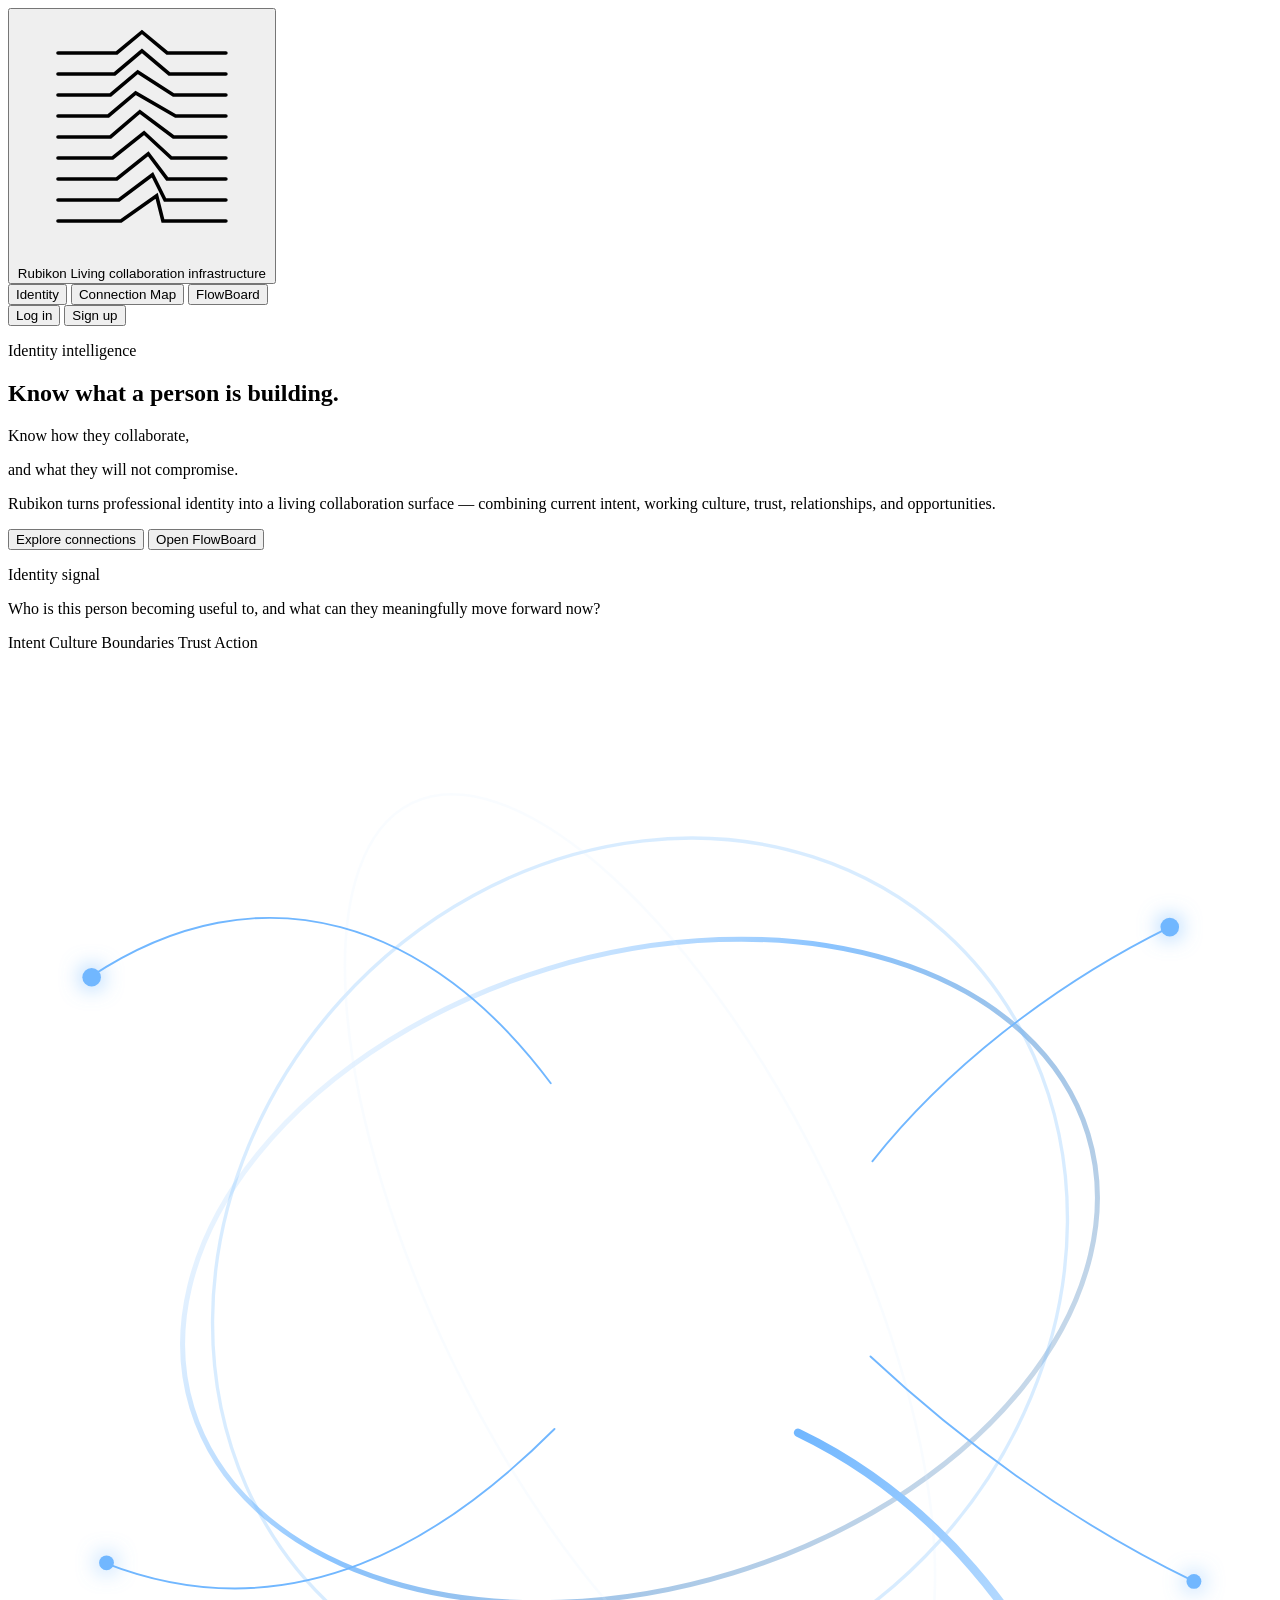
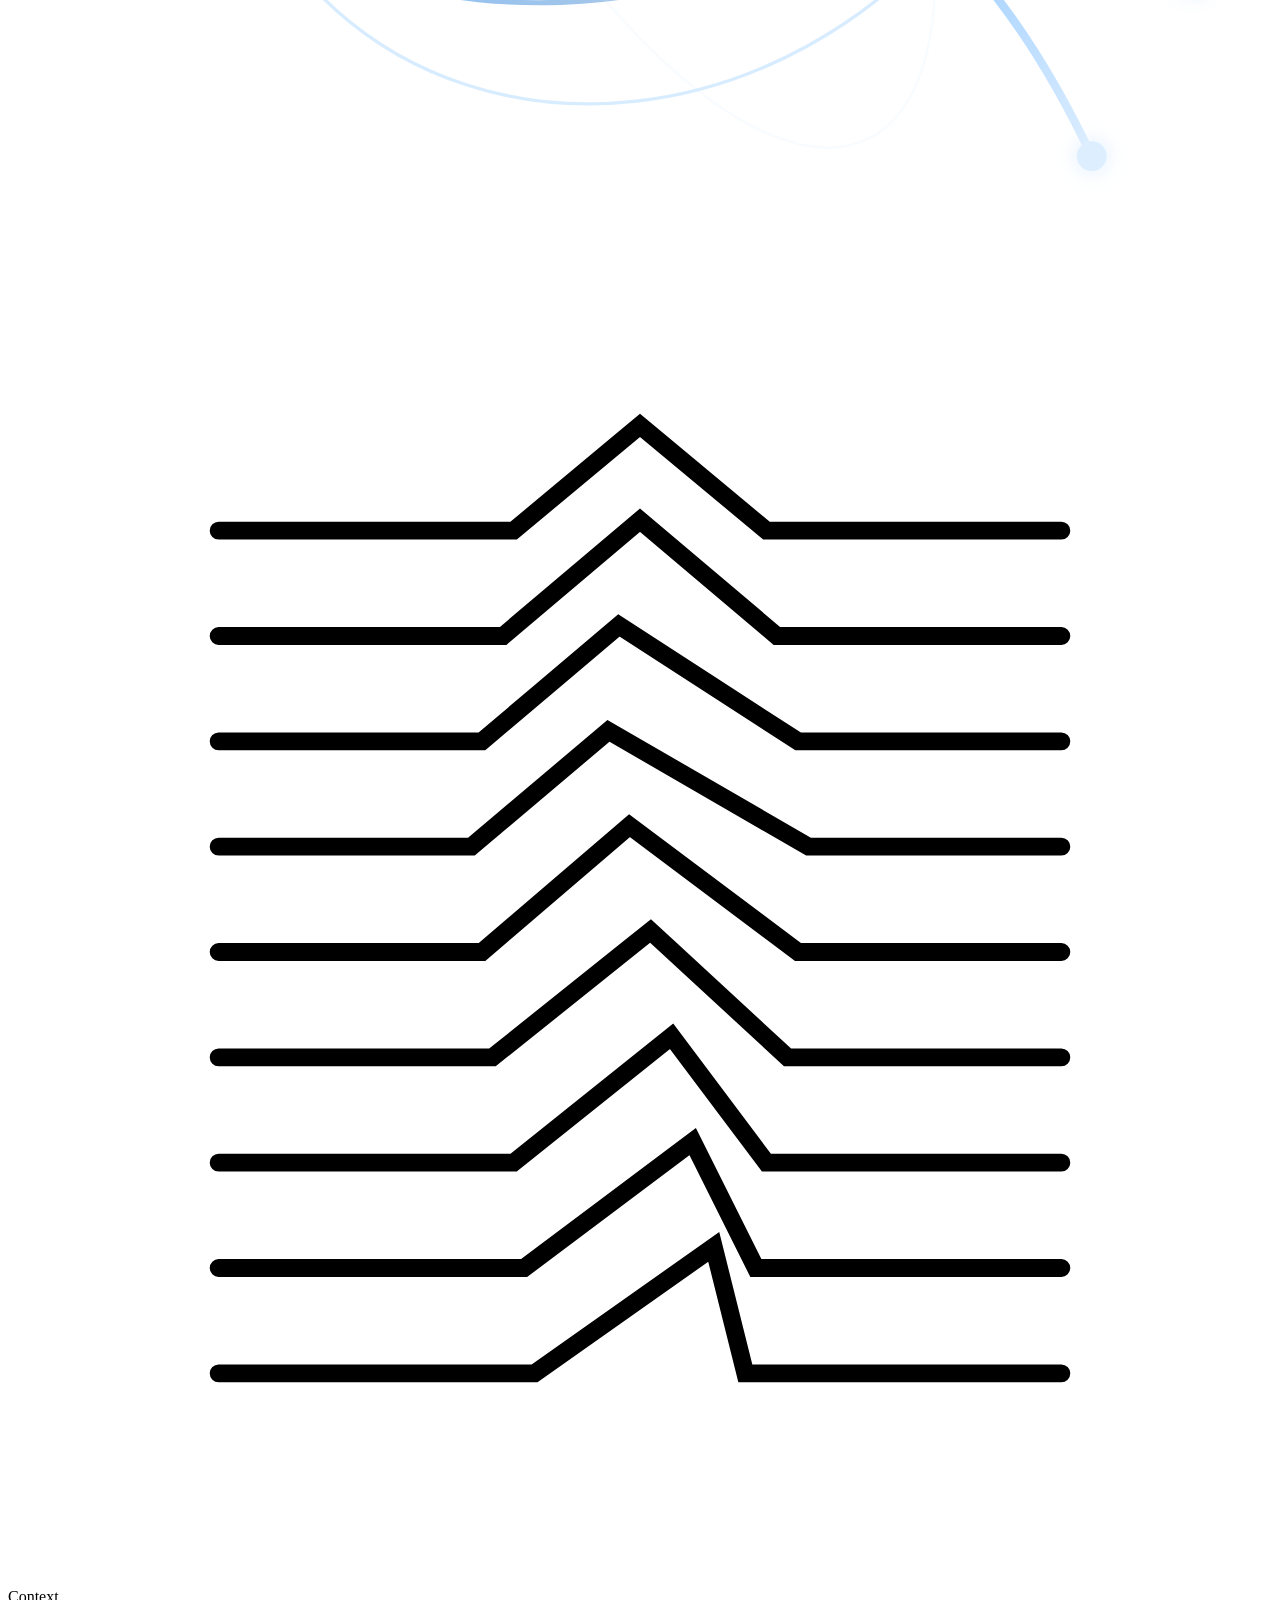
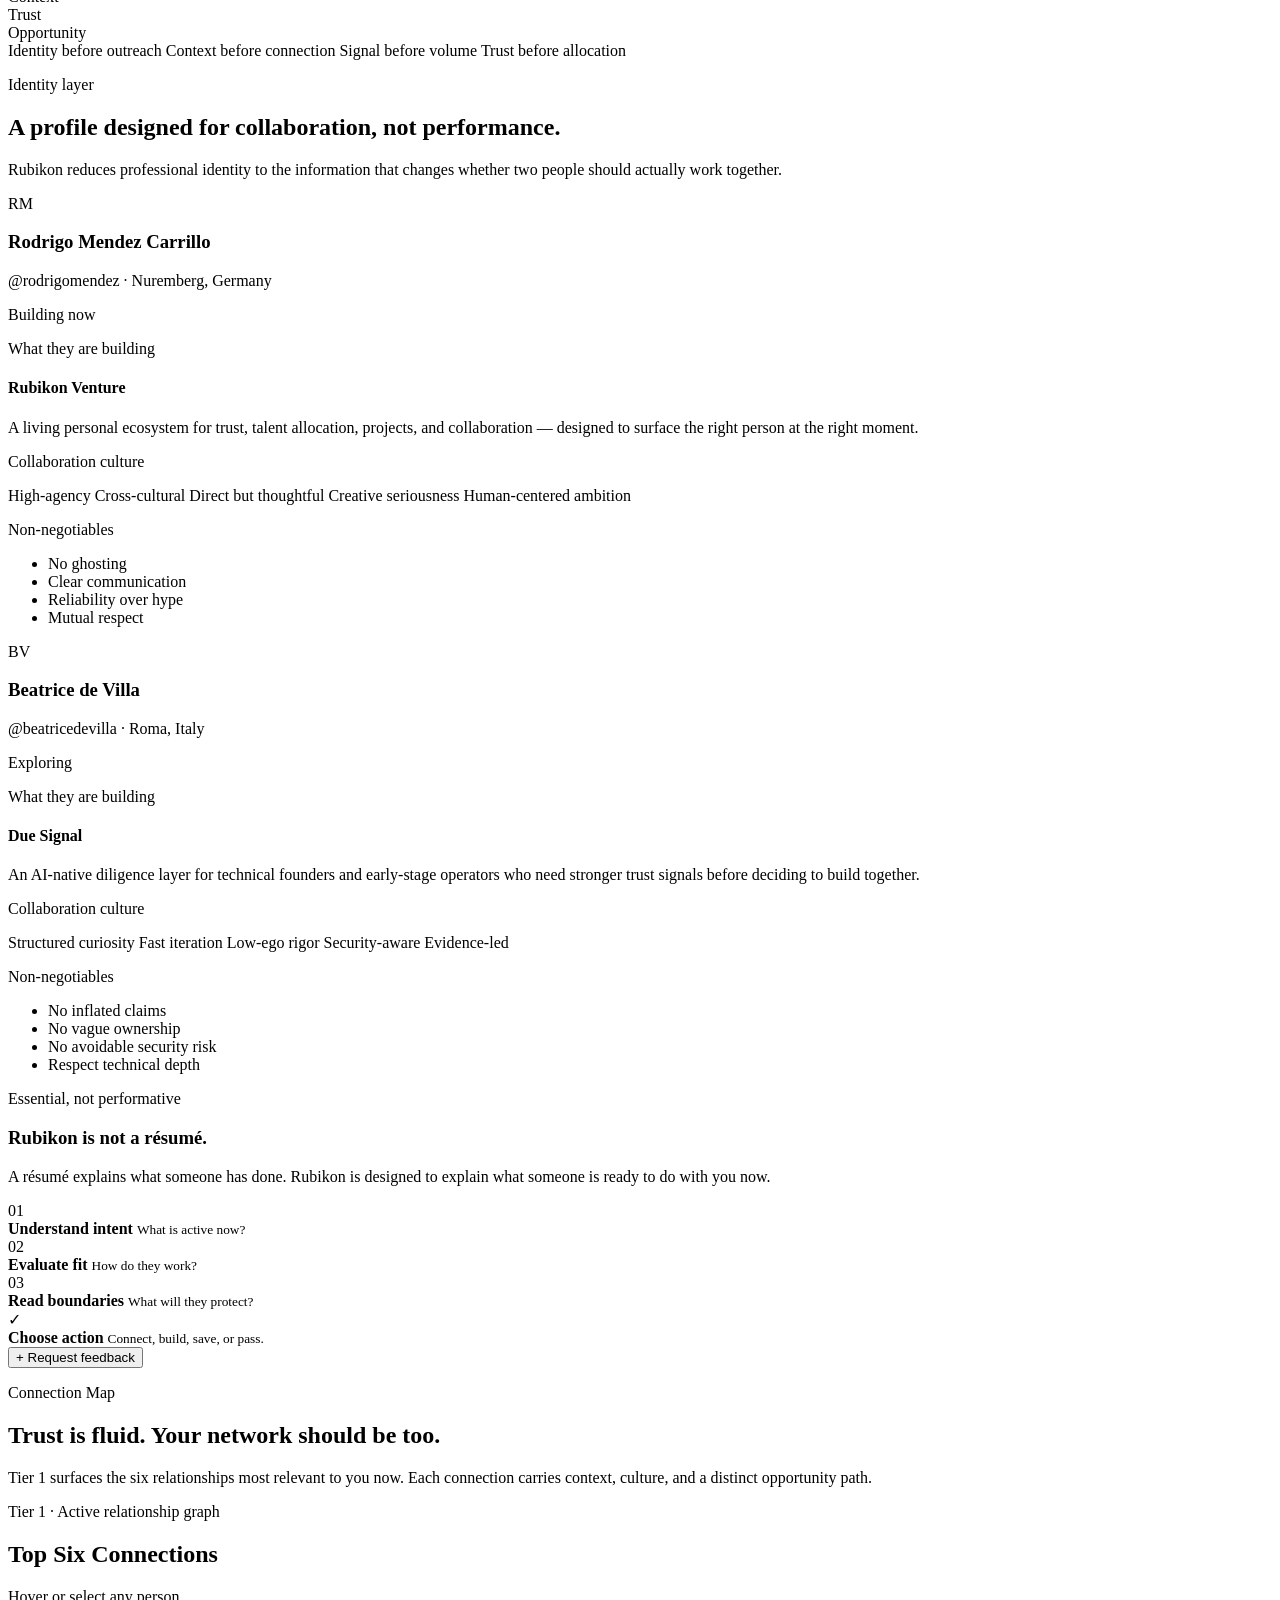
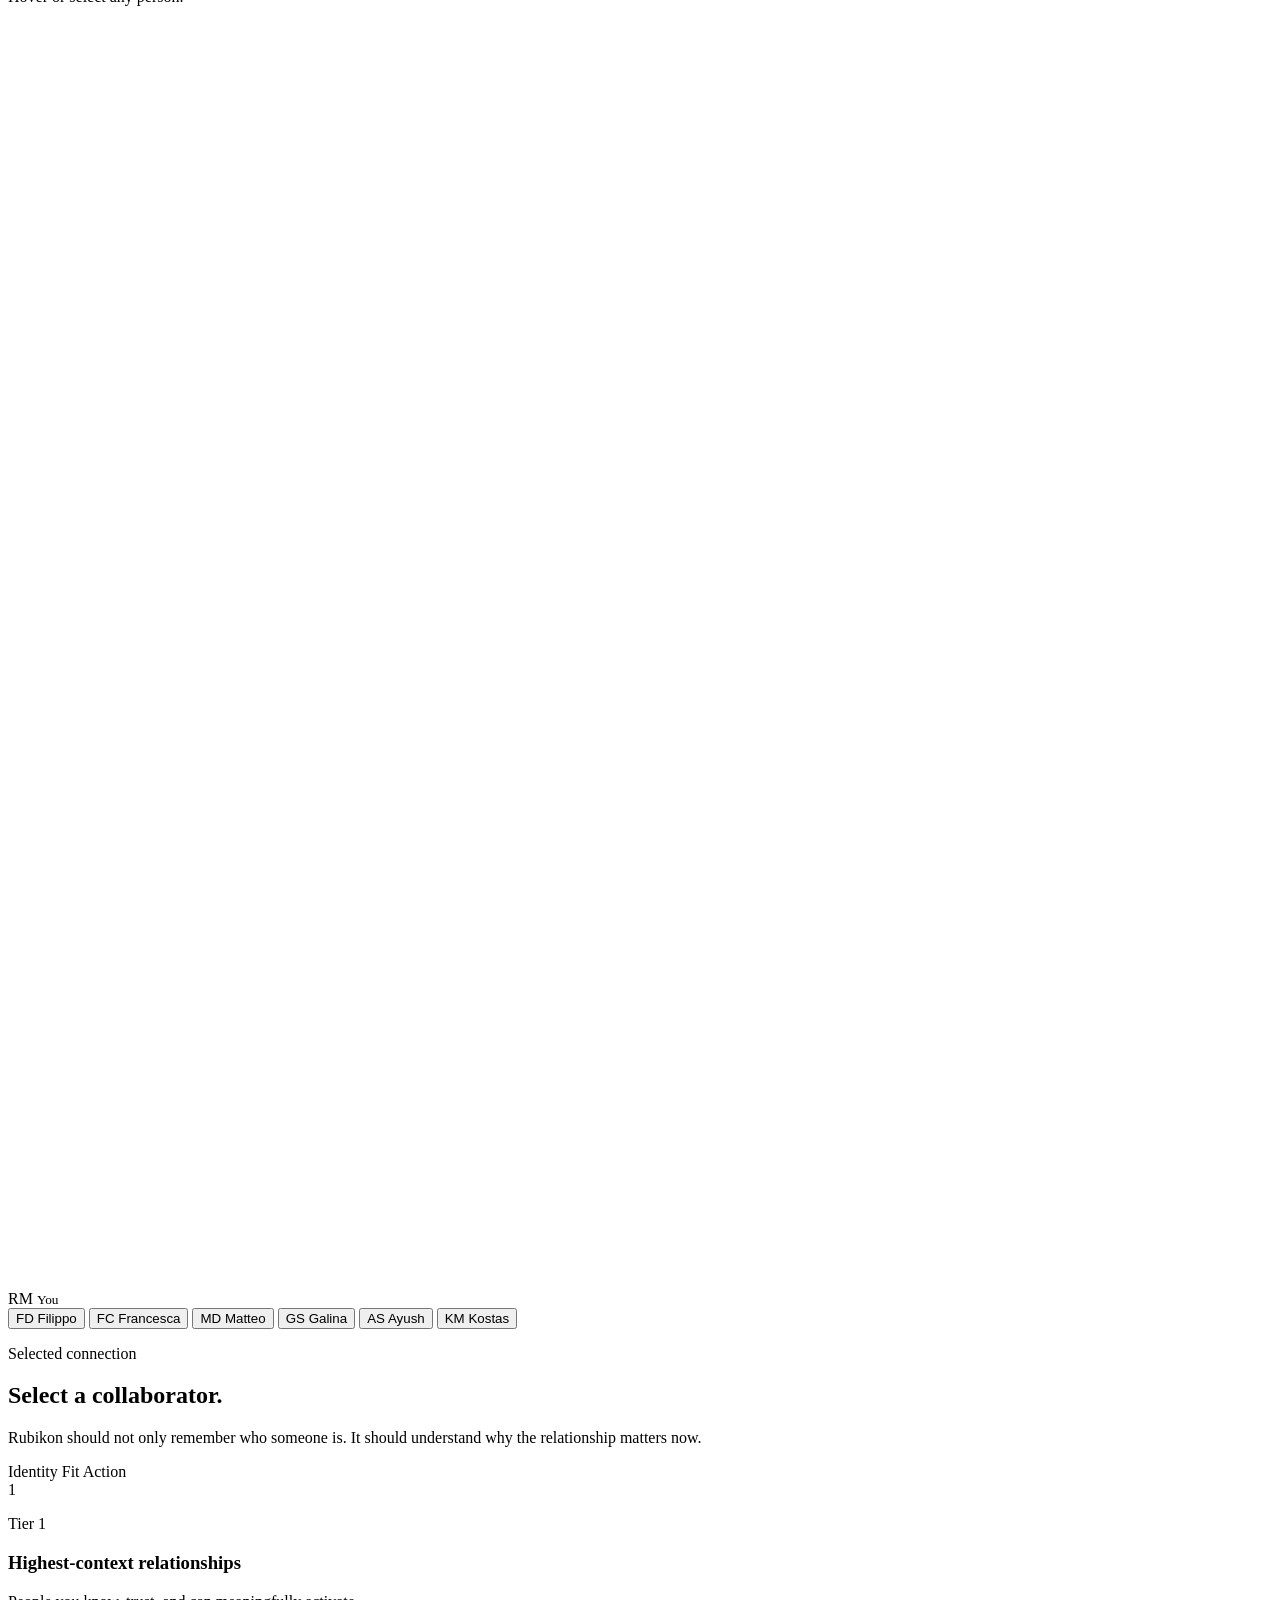
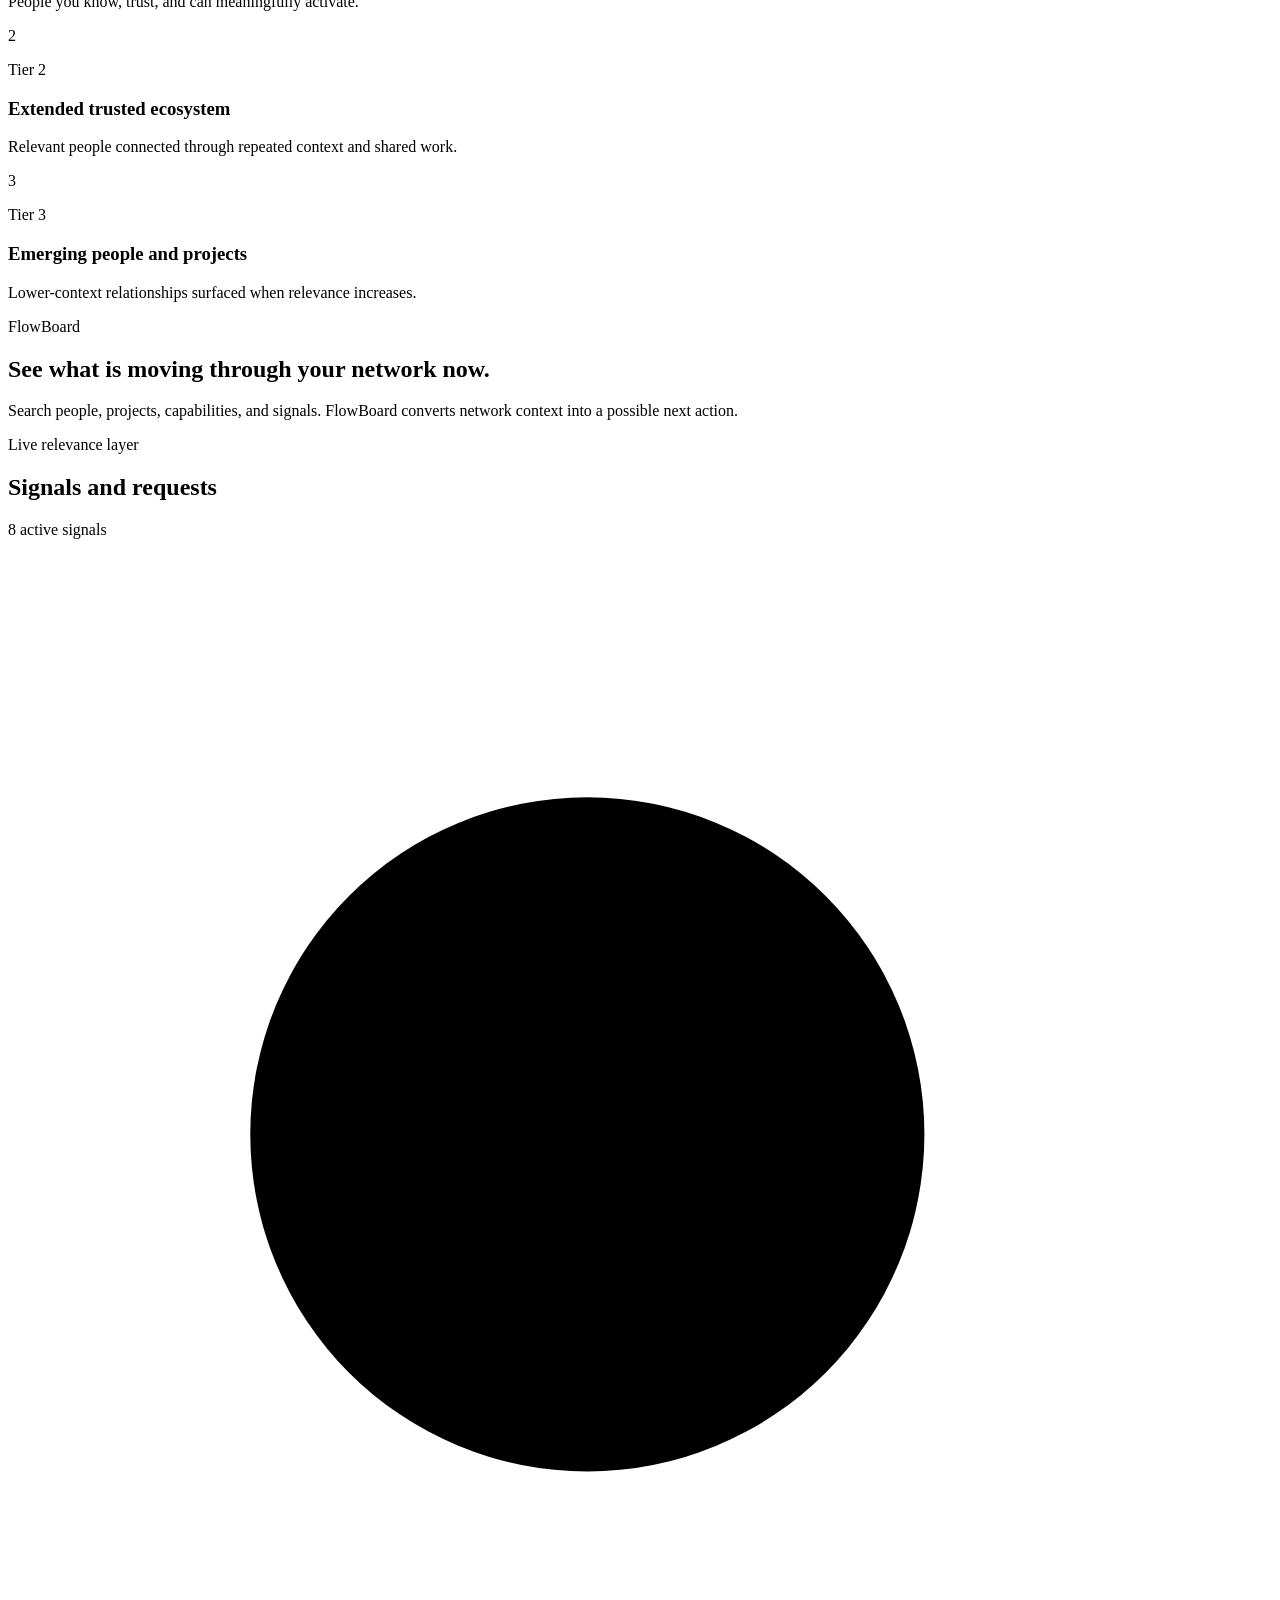
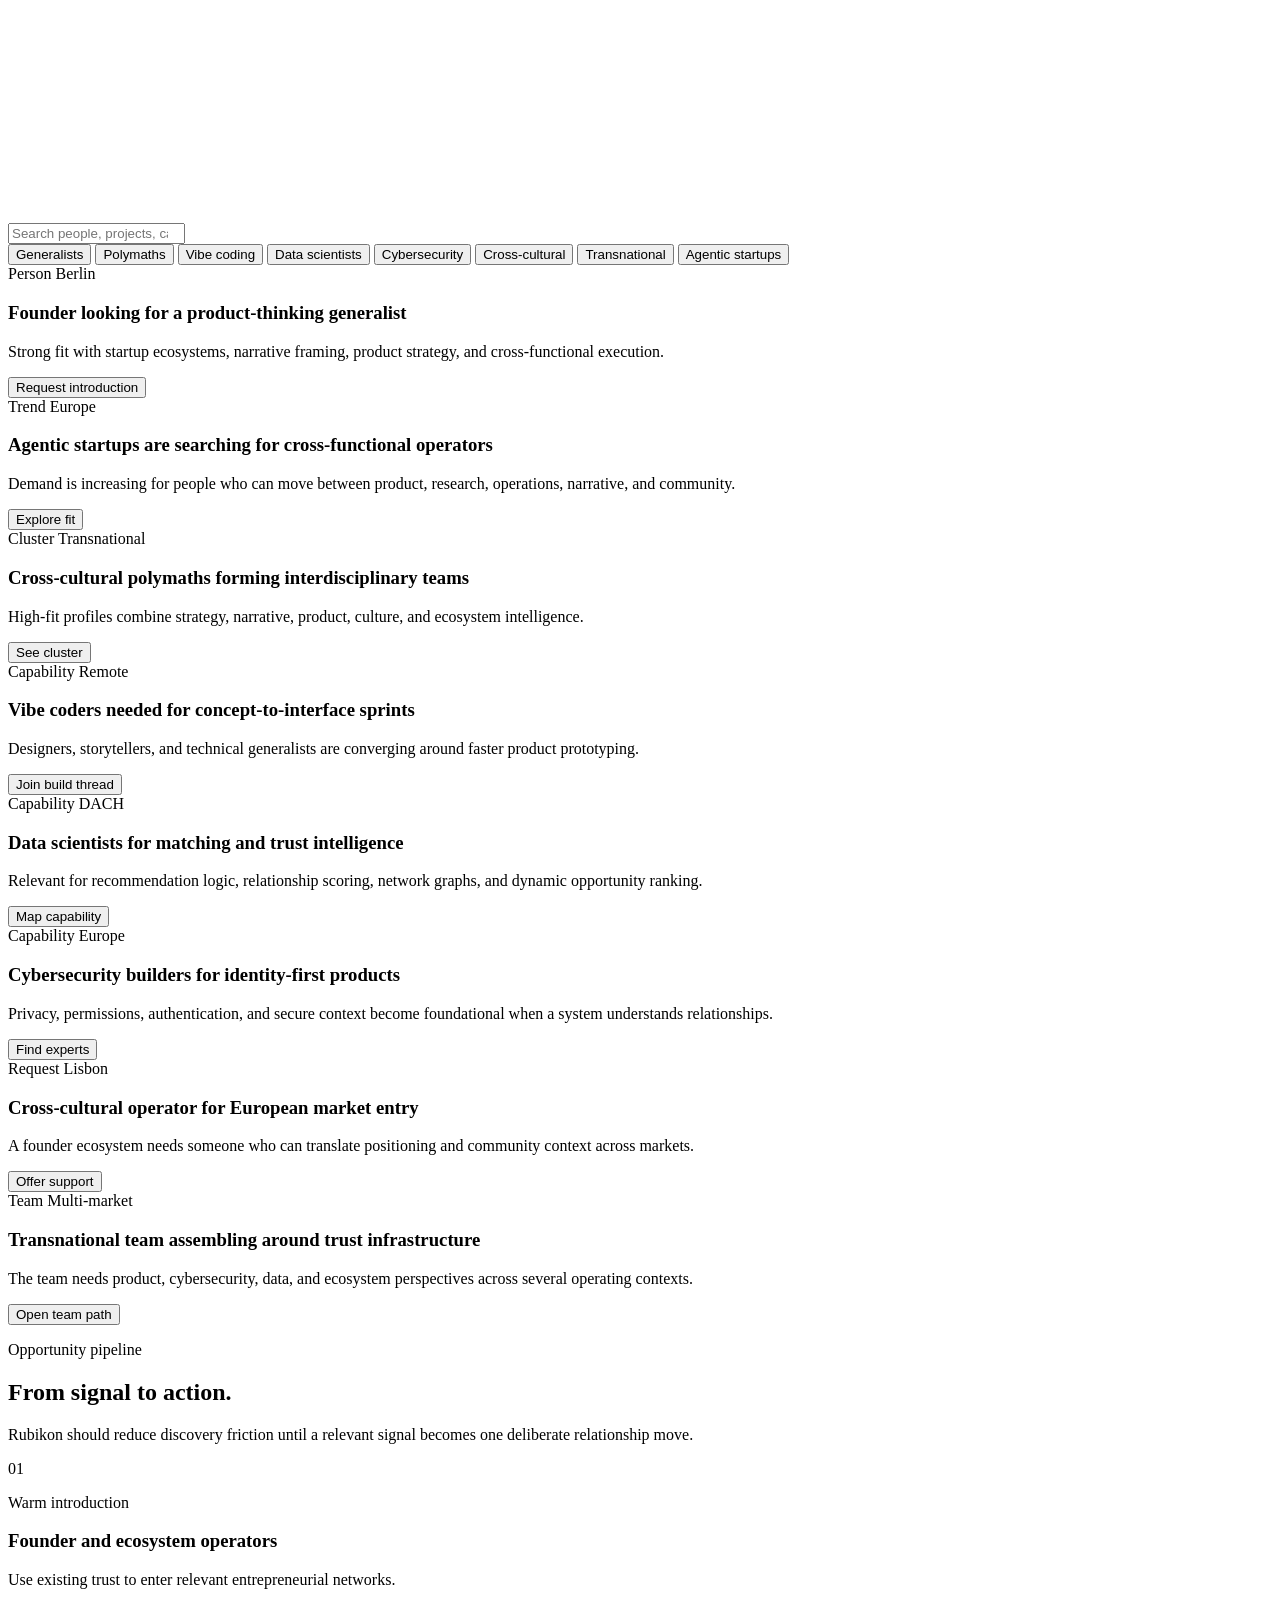
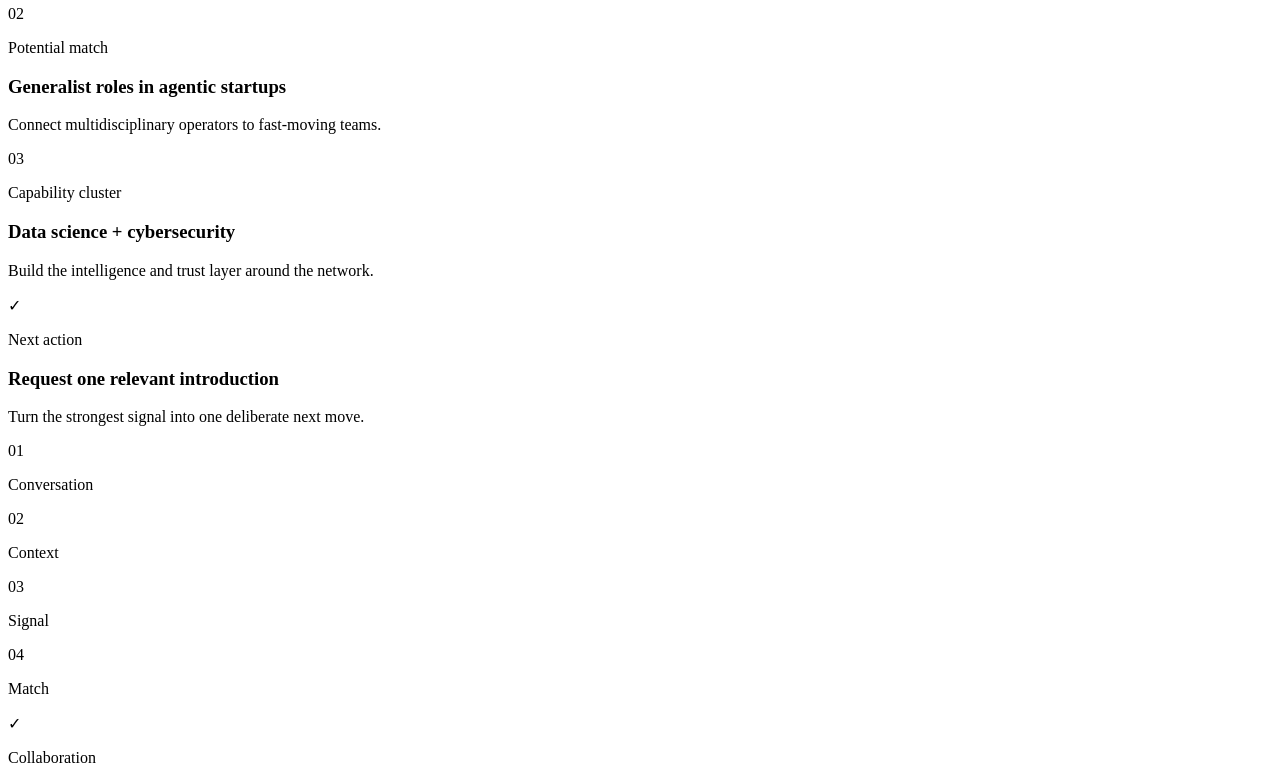
==== index.html @ 4b4ece5d "Update fmt.Println message from 'Hello' to 'Goodbye'" ====
<!DOCTYPE html>
<html lang="en">
<head>
  <meta charset="UTF-8" />
  <meta name="viewport" content="width=device-width, initial-scale=1.0" />

  <meta
    name="description"
    content="Rubikon Venture — living infrastructure for trust, talent, projects, and collaboration."
  />

  <title>Rubikon Venture</title>

  <link rel="preconnect" href="https://fonts.googleapis.com" />
  <link rel="preconnect" href="https://fonts.gstatic.com" crossorigin />

  <link
    href="https://fonts.googleapis.com/css2?family=Crimson+Pro:wght@500&family=Inter:wght@400;500;600;700;800&display=swap"
    rel="stylesheet"
  />

  <link rel="stylesheet" href="new-rubicon-style.css" />
</head>

<body>
  <div class="ambient-grid" aria-hidden="true"></div>

  <!-- =========================================================
       FIXED NAVIGATION
  ========================================================== -->
  <header class="site-nav">
    <div class="shell nav-inner">

      <button
        class="brand"
        type="button"
        data-view-link="identity"
        aria-label="Open Rubikon Identity"
      >
        <span class="brand-symbol" aria-hidden="true">
          <svg viewBox="0 0 120 120">
            <g
              fill="none"
              stroke="currentColor"
              stroke-width="1.7"
              stroke-linecap="round"
            >
              <path d="M20 20H48L60 10L72 20H100"/>
              <path d="M20 30H47L60 19L73 30H100"/>
              <path d="M20 40H45L58 29L75 40H100"/>
              <path d="M20 50H44L57 39L76 50H100"/>
              <path d="M20 60H45L59 48L75 60H100"/>
              <path d="M20 70H46L61 58L74 70H100"/>
              <path d="M20 80H48L63 68L72 80H100"/>
              <path d="M20 90H49L65 78L71 90H100"/>
              <path d="M20 100H50L67 88L70 100H100"/>
            </g>
          </svg>
        </span>

        <span class="brand-copy">
          <span class="brand-name">Rubikon</span>
          <span class="brand-subtitle">Living collaboration infrastructure</span>
        </span>
      </button>

      <nav class="primary-nav" aria-label="Primary navigation">
        <button
          class="nav-link active"
          type="button"
          data-view="identity"
        >
          Identity
        </button>

        <button
          class="nav-link"
          type="button"
          data-view="network"
        >
          Connection Map
        </button>

        <button
          class="nav-link"
          type="button"
          data-view="flowboard"
        >
          FlowBoard
        </button>
      </nav>

      <div class="auth-actions">
        <button
          class="auth-button auth-login"
          type="button"
        >
          Log in
        </button>

        <button
          class="auth-button auth-signup"
          type="button"
        >
          Sign up
        </button>
      </div>

    </div>
  </header>


  <!-- =========================================================
       MAIN APPLICATION
  ========================================================== -->
  <main class="app-shell shell">

    <!-- =======================================================
         IDENTITY VIEW
    ======================================================== -->
    <section
      id="identity-view"
      class="view active"
      aria-labelledby="identity-title"
    >

      <!-- HERO -->
      <div class="identity-hero">

        <div class="hero-copy">

          <p class="eyebrow">
            Identity intelligence
          </p>

          <h1 id="identity-title">
            Know what a person is
            <span class="accent">building</span>.
          </h1>

          <div class="hero-secondary">
            <p>
              Know how they
              <span class="accent">collaborate</span>,
            </p>

            <p>
              and what they will not
              <span class="accent">compromise</span>.
            </p>
          </div>

          <p class="hero-lead">
            Rubikon turns professional identity into a living collaboration
            surface — combining current intent, working culture, trust,
            relationships, and opportunities.
          </p>

          <div class="hero-actions">
            <button
              class="button primary-button"
              type="button"
              data-view-link="network"
            >
              Explore connections
            </button>

            <button
              class="button secondary-button"
              type="button"
              data-view-link="flowboard"
            >
              Open FlowBoard
            </button>
          </div>

          <div class="identity-signal-box">

            <p class="kicker">
              Identity signal
            </p>

            <p class="signal-question">
              Who is this person becoming useful to, and what can they
              meaningfully move forward now?
            </p>

            <div class="signal-steps">
              <span>Intent</span>
              <span>Culture</span>
              <span>Boundaries</span>
              <span>Trust</span>
              <span class="verified-step">Action</span>
            </div>

          </div>

        </div>


        <!-- HERO VISUAL -->
        <div
          class="hero-art"
          aria-label="Living Rubikon identity intelligence system"
        >

          <div class="intelligence-stage">

            <div class="stage-glow"></div>

            <svg
              class="intelligence-orbits"
              viewBox="0 0 680 680"
              aria-hidden="true"
            >

              <defs>

                <linearGradient
                  id="orbitGradient"
                  x1="0%"
                  y1="0%"
                  x2="100%"
                  y2="100%"
                >
                  <stop
                    offset="0%"
                    stop-color="#DDEEFF"
                    stop-opacity=".08"
                  />
                  <stop
                    offset="44%"
                    stop-color="#71B7FF"
                    stop-opacity=".82"
                  />
                  <stop
                    offset="100%"
                    stop-color="#235F98"
                    stop-opacity=".10"
                  />
                </linearGradient>

                <linearGradient
                  id="decisionGradient"
                  x1="0%"
                  y1="0%"
                  x2="100%"
                  y2="100%"
                >
                  <stop
                    offset="0%"
                    stop-color="#71B7FF"
                  />
                  <stop
                    offset="100%"
                    stop-color="#DDEEFF"
                  />
                </linearGradient>

                <filter
                  id="rubikonGlow"
                  x="-100%"
                  y="-100%"
                  width="300%"
                  height="300%"
                >
                  <feGaussianBlur
                    stdDeviation="6"
                    result="blur"
                  />

                  <feMerge>
                    <feMergeNode in="blur"/>
                    <feMergeNode in="SourceGraphic"/>
                  </feMerge>
                </filter>

              </defs>


              <!-- ORBITS -->
              <g
                class="orbit-system"
                fill="none"
                stroke-linecap="round"
              >
                <ellipse
                  cx="340"
                  cy="333"
                  rx="252"
                  ry="170"
                  transform="rotate(-17 340 333)"
                  stroke="url(#orbitGradient)"
                  stroke-width="2.7"
                />

                <ellipse
                  cx="340"
                  cy="333"
                  rx="217"
                  ry="245"
                  transform="rotate(42 340 333)"
                  stroke="#71B7FF"
                  stroke-opacity=".27"
                  stroke-width="1.8"
                />

                <ellipse
                  cx="340"
                  cy="333"
                  rx="280"
                  ry="112"
                  transform="rotate(64 340 333)"
                  stroke="#DDEEFF"
                  stroke-opacity=".17"
                  stroke-width="1.4"
                />
              </g>


              <!-- INCOMING SIGNALS -->
              <g
                class="incoming-signals"
                fill="none"
                stroke="#71B7FF"
                stroke-linecap="round"
              >
                <path
                  d="M44 175 C137 113 228 146 292 232"
                />

                <path
                  d="M52 490 C154 530 236 476 294 418"
                />

                <path
                  d="M625 148 C560 180 503 226 465 274"
                />

                <path
                  d="M638 500 C568 466 509 421 464 379"
                />
              </g>


              <!-- SIGNAL NODES -->
              <g
                class="signal-nodes"
                fill="#71B7FF"
                filter="url(#rubikonGlow)"
              >
                <circle cx="45" cy="175" r="5"/>
                <circle cx="53" cy="490" r="4"/>
                <circle cx="625" cy="148" r="5"/>
                <circle cx="638" cy="500" r="4"/>
              </g>


              <!-- DECISION PATH -->
              <path
                class="decision-path"
                d="M425 420 C500 456 548 520 583 594"
                fill="none"
                stroke="url(#decisionGradient)"
                stroke-width="4.5"
                stroke-linecap="round"
              />

              <circle
                class="decision-node"
                cx="583"
                cy="594"
                r="8"
                fill="#DDEEFF"
                filter="url(#rubikonGlow)"
              />

            </svg>


            <!-- CENTRAL CORE -->
            <div class="intelligence-core">

              <svg
                viewBox="0 0 120 120"
                aria-hidden="true"
              >
                <g
                  fill="none"
                  stroke="currentColor"
                  stroke-width="1.7"
                  stroke-linecap="round"
                >
                  <path d="M20 20H48L60 10L72 20H100"/>
                  <path d="M20 30H47L60 19L73 30H100"/>
                  <path d="M20 40H45L58 29L75 40H100"/>
                  <path d="M20 50H44L57 39L76 50H100"/>
                  <path d="M20 60H45L59 48L75 60H100"/>
                  <path d="M20 70H46L61 58L74 70H100"/>
                  <path d="M20 80H48L63 68L72 80H100"/>
                  <path d="M20 90H49L65 78L71 90H100"/>
                  <path d="M20 100H50L67 88L70 100H100"/>
                </g>
              </svg>

            </div>


            <!-- SYSTEM LABELS -->
            <div class="orbit-label orbit-label-one">
              <i></i>
              Context
            </div>

            <div class="orbit-label orbit-label-two">
              <i></i>
              Trust
            </div>

            <div class="orbit-label orbit-label-three">
              <i></i>
              Opportunity
            </div>

          </div>

        </div>

      </div>


      <!-- PRINCIPLES STRIP -->
      <div class="principle-strip">
        <span>Identity before outreach</span>
        <span>Context before connection</span>
        <span>Signal before volume</span>
        <span>Trust before allocation</span>
      </div>


      <!-- PROFILE SYSTEM -->
      <div class="section-head">

        <p class="kicker">
          Identity layer
        </p>

        <h2>
          A profile designed for collaboration,
          not performance.
        </h2>

        <p>
          Rubikon reduces professional identity to the information that
          changes whether two people should actually work together.
        </p>

      </div>


      <div class="identity-layout">

        <div class="profile-stack">

          <!-- RODRIGO -->
          <article class="profile-card">

            <header class="profile-header">

              <div class="profile-avatar">
                RM
              </div>

              <div class="profile-heading">
                <h3>
                  Rodrigo Mendez Carrillo
                </h3>

                <p>
                  @rodrigomendez · Nuremberg, Germany
                </p>
              </div>

              <span class="profile-state">
                Building now
              </span>

            </header>


            <div class="profile-section profile-feature">

              <p class="section-label">
                What they are building
              </p>

              <h4>
                Rubikon Venture
              </h4>

              <p>
                A living personal ecosystem for trust, talent allocation,
                projects, and collaboration — designed to surface the right
                person at the right moment.
              </p>

            </div>


            <div class="profile-section">

              <p class="section-label">
                Collaboration culture
              </p>

              <div class="chips">
                <span>High-agency</span>
                <span>Cross-cultural</span>
                <span>Direct but thoughtful</span>
                <span>Creative seriousness</span>
                <span>Human-centered ambition</span>
              </div>

            </div>


            <div class="profile-section">

              <p class="section-label">
                Non-negotiables
              </p>

              <ul class="boundary-list">
                <li>No ghosting</li>
                <li>Clear communication</li>
                <li>Reliability over hype</li>
                <li>Mutual respect</li>
              </ul>

            </div>

          </article>


          <!-- BEATRICE -->
          <article class="profile-card">

            <header class="profile-header">

              <div class="profile-avatar secondary-avatar">
                BV
              </div>

              <div class="profile-heading">
                <h3>
                  Beatrice de Villa
                </h3>

                <p>
                  @beatricedevilla · Roma, Italy
                </p>
              </div>

              <span class="profile-state">
                Exploring
              </span>

            </header>


            <div class="profile-section profile-feature">

              <p class="section-label">
                What they are building
              </p>

              <h4>
                Due Signal
              </h4>

              <p>
                An AI-native diligence layer for technical founders and
                early-stage operators who need stronger trust signals before
                deciding to build together.
              </p>

            </div>


            <div class="profile-section">

              <p class="section-label">
                Collaboration culture
              </p>

              <div class="chips">
                <span>Structured curiosity</span>
                <span>Fast iteration</span>
                <span>Low-ego rigor</span>
                <span>Security-aware</span>
                <span>Evidence-led</span>
              </div>

            </div>


            <div class="profile-section">

              <p class="section-label">
                Non-negotiables
              </p>

              <ul class="boundary-list">
                <li>No inflated claims</li>
                <li>No vague ownership</li>
                <li>No avoidable security risk</li>
                <li>Respect technical depth</li>
              </ul>

            </div>

          </article>

        </div>


        <!-- SIDE PRINCIPLE PANEL -->
        <aside class="identity-side-panel">

          <p class="kicker">
            Essential, not performative
          </p>

          <h3>
            Rubikon is not a résumé.
          </h3>

          <p class="support-copy">
            A résumé explains what someone has done.
            Rubikon is designed to explain what someone is ready to do
            with you now.
          </p>

          <div class="identity-flow">

            <div class="identity-flow-item">
              <span>01</span>

              <div>
                <strong>Understand intent</strong>
                <small>What is active now?</small>
              </div>
            </div>

            <div class="identity-flow-item">
              <span>02</span>

              <div>
                <strong>Evaluate fit</strong>
                <small>How do they work?</small>
              </div>
            </div>

            <div class="identity-flow-item">
              <span>03</span>

              <div>
                <strong>Read boundaries</strong>
                <small>What will they protect?</small>
              </div>
            </div>

            <div class="identity-flow-item final-flow-item">
              <span>✓</span>

              <div>
                <strong>Choose action</strong>
                <small>Connect, build, save, or pass.</small>
              </div>
            </div>

          </div>

        </aside>

      </div>


      <button
        class="feedback-button visible"
        id="feedback-button"
        type="button"
      >
        <span>+</span>
        Request feedback
      </button>

    </section>



    <!-- =======================================================
         CONNECTION MAP VIEW
    ======================================================== -->
    <section
      id="network-view"
      class="view"
      aria-labelledby="network-title"
    >

      <div class="view-head">

        <p class="eyebrow">
          Connection Map
        </p>

        <h1 id="network-title">
          Trust is fluid.
          Your network should be too.
        </h1>

        <p>
          Tier 1 surfaces the six relationships most relevant to you now.
          Each connection carries context, culture, and a distinct
          opportunity path.
        </p>

      </div>


      <div class="network-layout">

        <!-- NETWORK -->
        <article class="network-card">

          <header class="card-head">

            <div>
              <p class="kicker">
                Tier 1 · Active relationship graph
              </p>

              <h2>
                Top Six Connections
              </h2>
            </div>

            <p class="card-meta">
              Hover or select any person.
            </p>

          </header>


          <div
            class="network-stage"
            id="network-stage"
          >

            <svg
              class="network-lines"
              viewBox="0 0 600 600"
              preserveAspectRatio="none"
              aria-hidden="true"
            >

              <!-- CENTER TO PERSON -->
              <line
                id="line-center-1"
                x1="300"
                y1="300"
                x2="300"
                y2="95"
              />

              <line
                id="line-center-2"
                x1="300"
                y1="300"
                x2="478"
                y2="195"
              />

              <line
                id="line-center-3"
                x1="300"
                y1="300"
                x2="478"
                y2="405"
              />

              <line
                id="line-center-4"
                x1="300"
                y1="300"
                x2="300"
                y2="505"
              />

              <line
                id="line-center-5"
                x1="300"
                y1="300"
                x2="122"
                y2="405"
              />

              <line
                id="line-center-6"
                x1="300"
                y1="300"
                x2="122"
                y2="195"
              />


              <!-- RELATIONSHIP RING -->
              <line
                class="secondary-connection"
                x1="300"
                y1="95"
                x2="478"
                y2="195"
              />

              <line
                class="secondary-connection"
                x1="478"
                y1="195"
                x2="478"
                y2="405"
              />

              <line
                class="secondary-connection"
                x1="478"
                y1="405"
                x2="300"
                y2="505"
              />

              <line
                class="secondary-connection"
                x1="300"
                y1="505"
                x2="122"
                y2="405"
              />

              <line
                class="secondary-connection"
                x1="122"
                y1="405"
                x2="122"
                y2="195"
              />

              <line
                class="secondary-connection"
                x1="122"
                y1="195"
                x2="300"
                y2="95"
              />

            </svg>


            <div class="network-ring network-ring-one"></div>
            <div class="network-ring network-ring-two"></div>
            <div class="network-ring network-ring-three"></div>


            <!-- CENTER -->
            <div class="center-person">

              <span>
                RM
              </span>

              <small>
                You
              </small>

            </div>


            <!-- FILIPPO -->
            <button
              class="person-node node-1"
              type="button"

              data-id="1"

              data-name="Filippo de Cristofaro"

              data-role="Head of Marketing · Entrepreneurship"

              data-city="Lisbon, Portugal"

              data-origin="Italy"

              data-building="Growth, storytelling, entrepreneurial positioning, and founder-community visibility."

              data-culture="Fast-moving, expressive, strategic, socially sharp"

              data-pipeline-title="Marketing and ecosystem path"

              data-pipeline-summary="Filippo is strongest where positioning, founder visibility, and entrepreneurial community need to reinforce one another."

              data-pipeline-1="Pressure-test Rubikon's external positioning"

              data-pipeline-2="Explore founder-community distribution"

              data-pipeline-3="Identify Lisbon and Southern European ecosystem bridges"
            >
              <span class="person-avatar">
                FD
              </span>

              <span class="person-name">
                Filippo
              </span>
            </button>


            <!-- FRANCESCA -->
            <button
              class="person-node node-2"
              type="button"

              data-id="2"

              data-name="Francesca Centini"

              data-role="Founder · The Modern Renaissance"

              data-city="Milano, Italy"

              data-origin="Italy"

              data-building="A multidisciplinary platform connecting neuroscience, music, art, and modern creative identity."

              data-culture="Interdisciplinary, reflective, artistic, intellectually ambitious"

              data-pipeline-title="Creative-intellectual synthesis path"

              data-pipeline-summary="Francesca is strongest where culture, identity, science, and artistic expression need to become one coherent proposition."

              data-pipeline-1="Explore cultural-fit language for Rubikon"

              data-pipeline-2="Bridge creative and scientific communities"

              data-pipeline-3="Test interdisciplinary identity signals"
            >
              <span class="person-avatar">
                FC
              </span>

              <span class="person-name">
                Francesca
              </span>
            </button>


            <!-- MATTEO -->
            <button
              class="person-node node-3"
              type="button"

              data-id="3"

              data-name="Matteo Demasi"

              data-role="Founder · Sapio · Cybersecurity"

              data-city="Zug, Switzerland"

              data-origin="Italy"

              data-building="Cybersecurity and digital sovereignty systems with a strategic European lens."

              data-culture="Sovereignty-minded, rigorous, technical, long-range"

              data-pipeline-title="Cybersecurity and sovereignty path"

              data-pipeline-summary="Matteo is a high-trust connection for privacy, security architecture, digital sovereignty, and technical credibility."

              data-pipeline-1="Pressure-test privacy architecture"

              data-pipeline-2="Map cybersecurity requirements"

              data-pipeline-3="Explore European digital-sovereignty positioning"
            >
              <span class="person-avatar">
                MD
              </span>

              <span class="person-name">
                Matteo
              </span>
            </button>


            <!-- GALINA -->
            <button
              class="person-node node-4"
              type="button"

              data-id="4"

              data-name="Galina Shakhanova"

              data-role="Founder's Associate · DTM · McKinsey & Co"

              data-city="Berlin, Germany"

              data-origin="Kazakhstan"

              data-building="Founder-level operating support across strategy, prioritization, and venture execution."

              data-culture="Sharp, structured, strategic, execution-oriented"

              data-pipeline-title="Strategic operations path"

              data-pipeline-summary="Galina is strongest where ambiguous founder priorities need to become structured operational action."

              data-pipeline-1="Pressure-test execution priorities"

              data-pipeline-2="Translate vision into operating cadence"

              data-pipeline-3="Explore Berlin founder and operator networks"
            >
              <span class="person-avatar">
                GS
              </span>

              <span class="person-name">
                Galina
              </span>
            </button>


            <!-- AYUSH -->
            <button
              class="person-node node-5"
              type="button"

              data-id="5"

              data-name="Ayush Sanghavi"

              data-role="CEO · CaseSnappy"

              data-city="New Haven, Connecticut"

              data-origin="England / India"

              data-building="Founder-led startup execution focused on product development and company building."

              data-culture="Founder-driven, ambitious, pragmatic, startup-native"

              data-pipeline-title="Founder-to-founder path"

              data-pipeline-summary="Ayush is strongest as a product and company-building peer for testing founder assumptions and cross-market execution."

              data-pipeline-1="Exchange founder-side product lessons"

              data-pipeline-2="Explore US-Europe collaboration"

              data-pipeline-3="Compare startup distribution strategies"
            >
              <span class="person-avatar">
                AS
              </span>

              <span class="person-name">
                Ayush
              </span>
            </button>


            <!-- KOSTAS -->
            <button
              class="person-node node-6"
              type="button"

              data-id="6"

              data-name="Kostas Mihalopoulos"

              data-role="CEO · Runaway Truck Wash · Pharmaceutical Sales"

              data-city="Austin, Texas"

              data-origin="Texas / Greece"

              data-building="Operational business growth across service delivery, sales, and commercial relationships."

              data-culture="Commercial, resilient, relationship-driven, practical"

              data-pipeline-title="Commercial execution path"

              data-pipeline-summary="Kostas is strongest where relationship-building, sales instinct, and practical business execution need to intersect."

              data-pipeline-1="Explore relationship-led sales logic"

              data-pipeline-2="Compare operator-led execution"

              data-pipeline-3="Identify commercial introductions in Texas"
            >
              <span class="person-avatar">
                KM
              </span>

              <span class="person-name">
                Kostas
              </span>
            </button>

          </div>

        </article>


        <!-- DYNAMIC DETAIL -->
        <aside
          class="connection-detail"
          id="network-detail-card"
        >

          <p class="kicker">
            Selected connection
          </p>

          <h2>
            Select a collaborator.
          </h2>

          <p class="support-copy">
            Rubikon should not only remember who someone is.
            It should understand why the relationship matters now.
          </p>

          <div class="default-detail-flow">

            <span>
              Identity
            </span>

            <i></i>

            <span>
              Fit
            </span>

            <i></i>

            <span>
              Action
            </span>

          </div>

        </aside>

      </div>


      <!-- FUTURE TIER EXPLANATION -->
      <div class="tier-explainer">

        <article>
          <span class="tier-index">
            1
          </span>

          <div>
            <p class="kicker">
              Tier 1
            </p>

            <h3>
              Highest-context relationships
            </h3>

            <p>
              People you know, trust, and can meaningfully activate.
            </p>
          </div>
        </article>

        <article>
          <span class="tier-index">
            2
          </span>

          <div>
            <p class="kicker">
              Tier 2
            </p>

            <h3>
              Extended trusted ecosystem
            </h3>

            <p>
              Relevant people connected through repeated context and shared work.
            </p>
          </div>
        </article>

        <article>
          <span class="tier-index">
            3
          </span>

          <div>
            <p class="kicker">
              Tier 3
            </p>

            <h3>
              Emerging people and projects
            </h3>

            <p>
              Lower-context relationships surfaced when relevance increases.
            </p>
          </div>
        </article>

      </div>

    </section>



    <!-- =======================================================
         FLOWBOARD VIEW
    ======================================================== -->
    <section
      id="flowboard-view"
      class="view"
      aria-labelledby="flowboard-title"
    >

      <div class="view-head">

        <p class="eyebrow">
          FlowBoard
        </p>

        <h1 id="flowboard-title">
          See what is moving through
          your network now.
        </h1>

        <p>
          Search people, projects, capabilities, and signals.
          FlowBoard converts network context into a possible next action.
        </p>

      </div>


      <div class="flowboard-layout">

        <!-- SIGNALS -->
        <article class="flowboard-main">

          <header class="card-head">

            <div>
              <p class="kicker">
                Live relevance layer
              </p>

              <h2>
                Signals and requests
              </h2>
            </div>

            <p
              class="card-meta"
              id="results-count"
            >
              8 active signals
            </p>

          </header>


          <!-- SEARCH -->
          <div class="search-wrapper">

            <svg
              viewBox="0 0 24 24"
              aria-hidden="true"
            >
              <circle
                cx="11"
                cy="11"
                r="6.4"
              />

              <path
                d="M16 16L21 21"
              />
            </svg>

            <input
              id="flow-search"
              type="search"
              autocomplete="off"
              placeholder="Search people, projects, capabilities, cities..."
              aria-label="Search FlowBoard"
            />

          </div>


          <!-- FILTERS -->
          <div
            class="quick-filters"
            id="quick-tags"
          >

            <button
              class="quick-filter"
              type="button"
            >
              Generalists
            </button>

            <button
              class="quick-filter"
              type="button"
            >
              Polymaths
            </button>

            <button
              class="quick-filter"
              type="button"
            >
              Vibe coding
            </button>

            <button
              class="quick-filter"
              type="button"
            >
              Data scientists
            </button>

            <button
              class="quick-filter"
              type="button"
            >
              Cybersecurity
            </button>

            <button
              class="quick-filter"
              type="button"
            >
              Cross-cultural
            </button>

            <button
              class="quick-filter"
              type="button"
            >
              Transnational
            </button>

            <button
              class="quick-filter"
              type="button"
            >
              Agentic startups
            </button>

          </div>


          <!-- SIGNALS LIST -->
          <div
            class="signals-list"
            id="signals-list"
          >

            <article
              class="signal-card"
              data-search="generalists berlin founder product strategy startup ecosystems"
            >

              <div class="signal-topline">
                <span class="signal-type">
                  Person
                </span>

                <span class="signal-location">
                  Berlin
                </span>
              </div>

              <h3>
                Founder looking for a product-thinking generalist
              </h3>

              <p>
                Strong fit with startup ecosystems, narrative framing,
                product strategy, and cross-functional execution.
              </p>

              <button
                class="signal-action"
                type="button"
              >
                Request introduction
              </button>

            </article>


            <article
              class="signal-card"
              data-search="agentic startups generalists polymaths ai automation founders operators"
            >

              <div class="signal-topline">
                <span class="signal-type">
                  Trend
                </span>

                <span class="signal-location">
                  Europe
                </span>
              </div>

              <h3>
                Agentic startups are searching for cross-functional operators
              </h3>

              <p>
                Demand is increasing for people who can move between
                product, research, operations, narrative, and community.
              </p>

              <button
                class="signal-action"
                type="button"
              >
                Explore fit
              </button>

            </article>


            <article
              class="signal-card"
              data-search="polymaths cross-cultural transnational interdisciplinary teams talent"
            >

              <div class="signal-topline">
                <span class="signal-type">
                  Cluster
                </span>

                <span class="signal-location">
                  Transnational
                </span>
              </div>

              <h3>
                Cross-cultural polymaths forming interdisciplinary teams
              </h3>

              <p>
                High-fit profiles combine strategy, narrative, product,
                culture, and ecosystem intelligence.
              </p>

              <button
                class="signal-action"
                type="button"
              >
                See cluster
              </button>

            </article>


            <article
              class="signal-card"
              data-search="vibe coding prototype interface frontend creative coding generalists"
            >

              <div class="signal-topline">
                <span class="signal-type">
                  Capability
                </span>

                <span class="signal-location">
                  Remote
                </span>
              </div>

              <h3>
                Vibe coders needed for concept-to-interface sprints
              </h3>

              <p>
                Designers, storytellers, and technical generalists are
                converging around faster product prototyping.
              </p>

              <button
                class="signal-action"
                type="button"
              >
                Join build thread
              </button>

            </article>


            <article
              class="signal-card"
              data-search="data scientists data science analytics ranking matching recommendation trust graph"
            >

              <div class="signal-topline">
                <span class="signal-type">
                  Capability
                </span>

                <span class="signal-location">
                  DACH
                </span>
              </div>

              <h3>
                Data scientists for matching and trust intelligence
              </h3>

              <p>
                Relevant for recommendation logic, relationship scoring,
                network graphs, and dynamic opportunity ranking.
              </p>

              <button
                class="signal-action"
                type="button"
              >
                Map capability
              </button>

            </article>


            <article
              class="signal-card"
              data-search="cybersecurity privacy identity trust secure systems sovereignty"
            >

              <div class="signal-topline">
                <span class="signal-type">
                  Capability
                </span>

                <span class="signal-location">
                  Europe
                </span>
              </div>

              <h3>
                Cybersecurity builders for identity-first products
              </h3>

              <p>
                Privacy, permissions, authentication, and secure context
                become foundational when a system understands relationships.
              </p>

              <button
                class="signal-action"
                type="button"
              >
                Find experts
              </button>

            </article>


            <article
              class="signal-card"
              data-search="cross-cultural international lisbon market entry community founder marketing"
            >

              <div class="signal-topline">
                <span class="signal-type">
                  Request
                </span>

                <span class="signal-location">
                  Lisbon
                </span>
              </div>

              <h3>
                Cross-cultural operator for European market entry
              </h3>

              <p>
                A founder ecosystem needs someone who can translate
                positioning and community context across markets.
              </p>

              <button
                class="signal-action"
                type="button"
              >
                Offer support
              </button>

            </article>


            <article
              class="signal-card"
              data-search="transnational team germany italy switzerland united states cybersecurity agentic startups"
            >

              <div class="signal-topline">
                <span class="signal-type">
                  Team
                </span>

                <span class="signal-location">
                  Multi-market
                </span>
              </div>

              <h3>
                Transnational team assembling around trust infrastructure
              </h3>

              <p>
                The team needs product, cybersecurity, data, and ecosystem
                perspectives across several operating contexts.
              </p>

              <button
                class="signal-action"
                type="button"
              >
                Open team path
              </button>

            </article>

          </div>


          <p
            class="empty-results"
            id="empty-results"
            hidden
          >
            No active signals match this search.
          </p>

        </article>


        <!-- OPPORTUNITY PIPELINE -->
        <aside class="opportunity-panel">

          <p class="kicker">
            Opportunity pipeline
          </p>

          <h2>
            From signal
            to action.
          </h2>

          <p class="support-copy">
            Rubikon should reduce discovery friction until a relevant
            signal becomes one deliberate relationship move.
          </p>


          <div class="opportunity-flow">

            <article class="opportunity-item">

              <span class="opportunity-index">
                01
              </span>

              <div>
                <p class="pipeline-type">
                  Warm introduction
                </p>

                <h3>
                  Founder and ecosystem operators
                </h3>

                <p>
                  Use existing trust to enter relevant entrepreneurial networks.
                </p>
              </div>

            </article>


            <article class="opportunity-item">

              <span class="opportunity-index">
                02
              </span>

              <div>
                <p class="pipeline-type">
                  Potential match
                </p>

                <h3>
                  Generalist roles in agentic startups
                </h3>

                <p>
                  Connect multidisciplinary operators to fast-moving teams.
                </p>
              </div>

            </article>


            <article class="opportunity-item">

              <span class="opportunity-index">
                03
              </span>

              <div>
                <p class="pipeline-type">
                  Capability cluster
                </p>

                <h3>
                  Data science + cybersecurity
                </h3>

                <p>
                  Build the intelligence and trust layer around the network.
                </p>
              </div>

            </article>


            <article class="opportunity-item final-opportunity">

              <span class="opportunity-index">
                ✓
              </span>

              <div>
                <p class="pipeline-type">
                  Next action
                </p>

                <h3>
                  Request one relevant introduction
                </h3>

                <p>
                  Turn the strongest signal into one deliberate next move.
                </p>
              </div>

            </article>

          </div>

        </aside>

      </div>


      <!-- CONCEPT STRIP -->
      <div class="flow-concept">

        <div>
          <span>01</span>
          <p>Conversation</p>
        </div>

        <i></i>

        <div>
          <span>02</span>
          <p>Context</p>
        </div>

        <i></i>

        <div>
          <span>03</span>
          <p>Signal</p>
        </div>

        <i></i>

        <div>
          <span>04</span>
          <p>Match</p>
        </div>

        <i></i>

        <div class="flow-concept-final">
          <span>✓</span>
          <p>Collaboration</p>
        </div>

      </div>

    </section>

  </main>


  <script src="new-rubicon-script.js"></script>
</body>
</html>
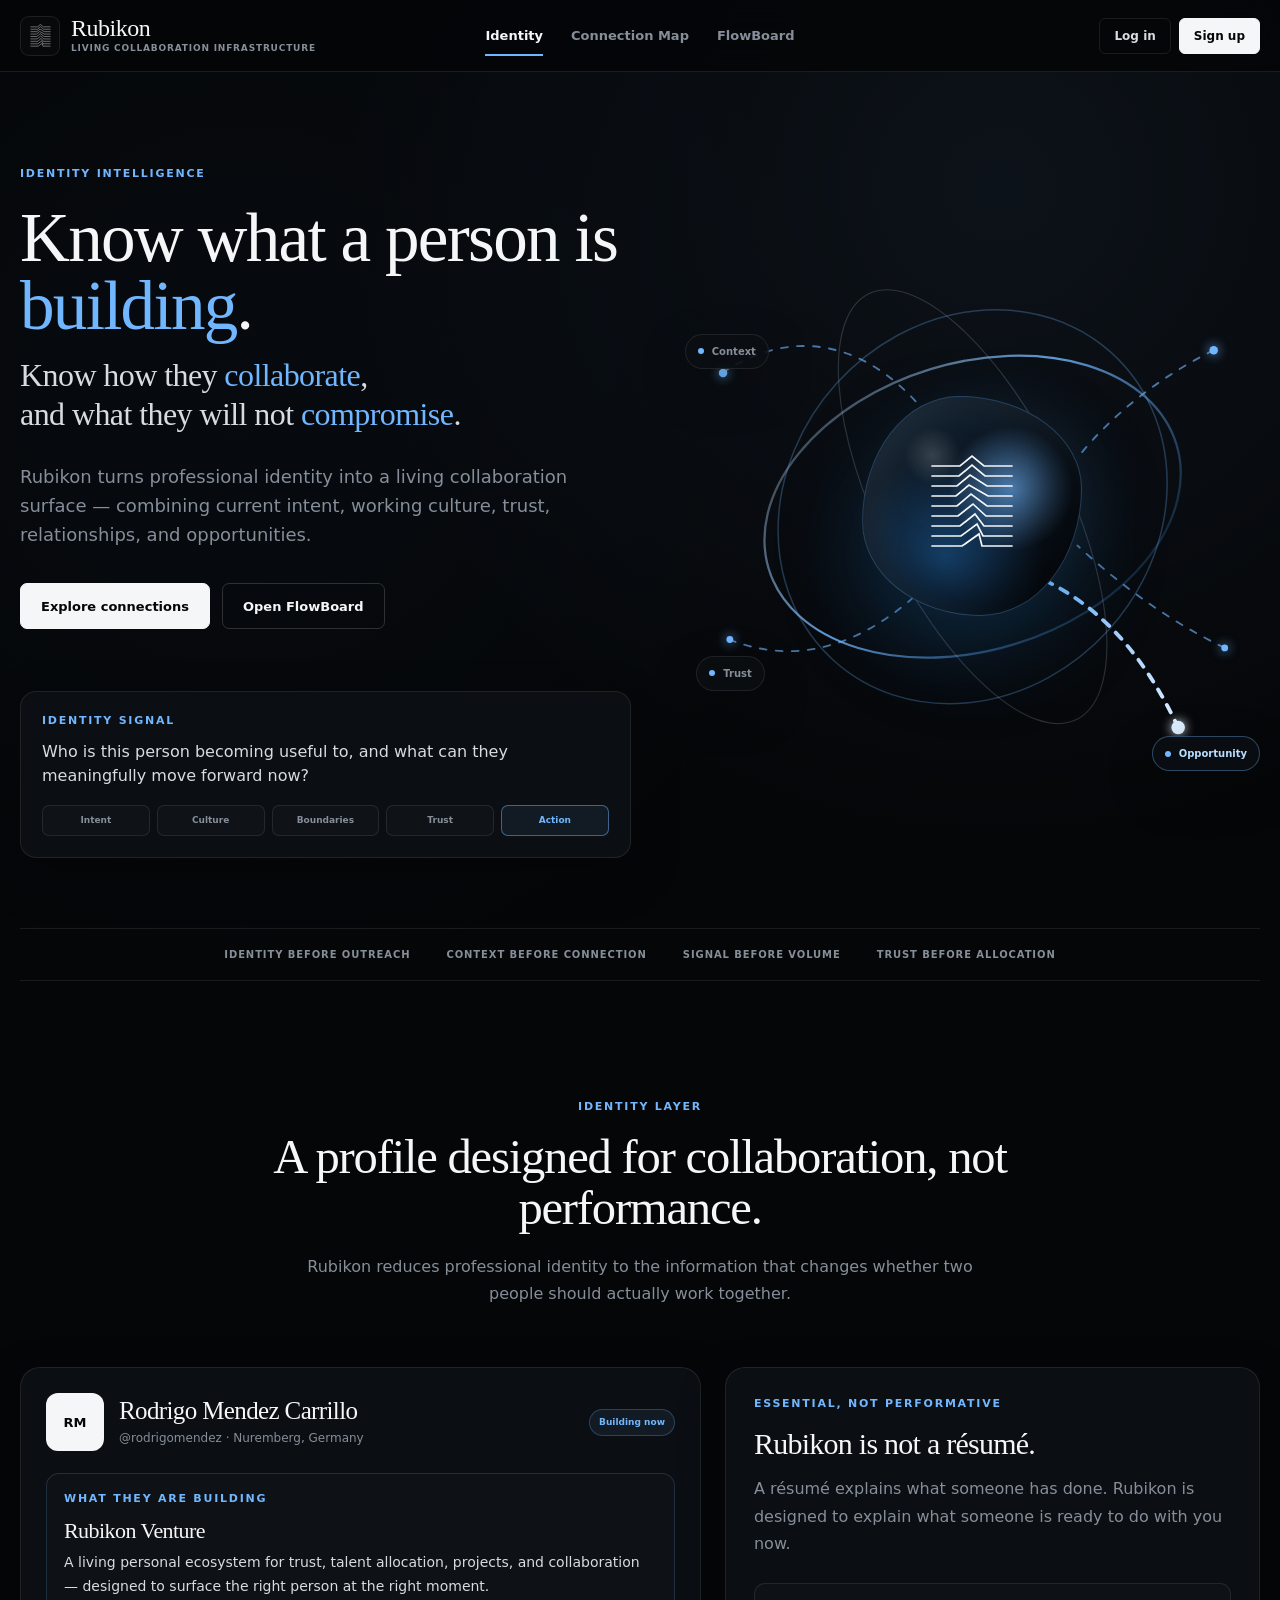
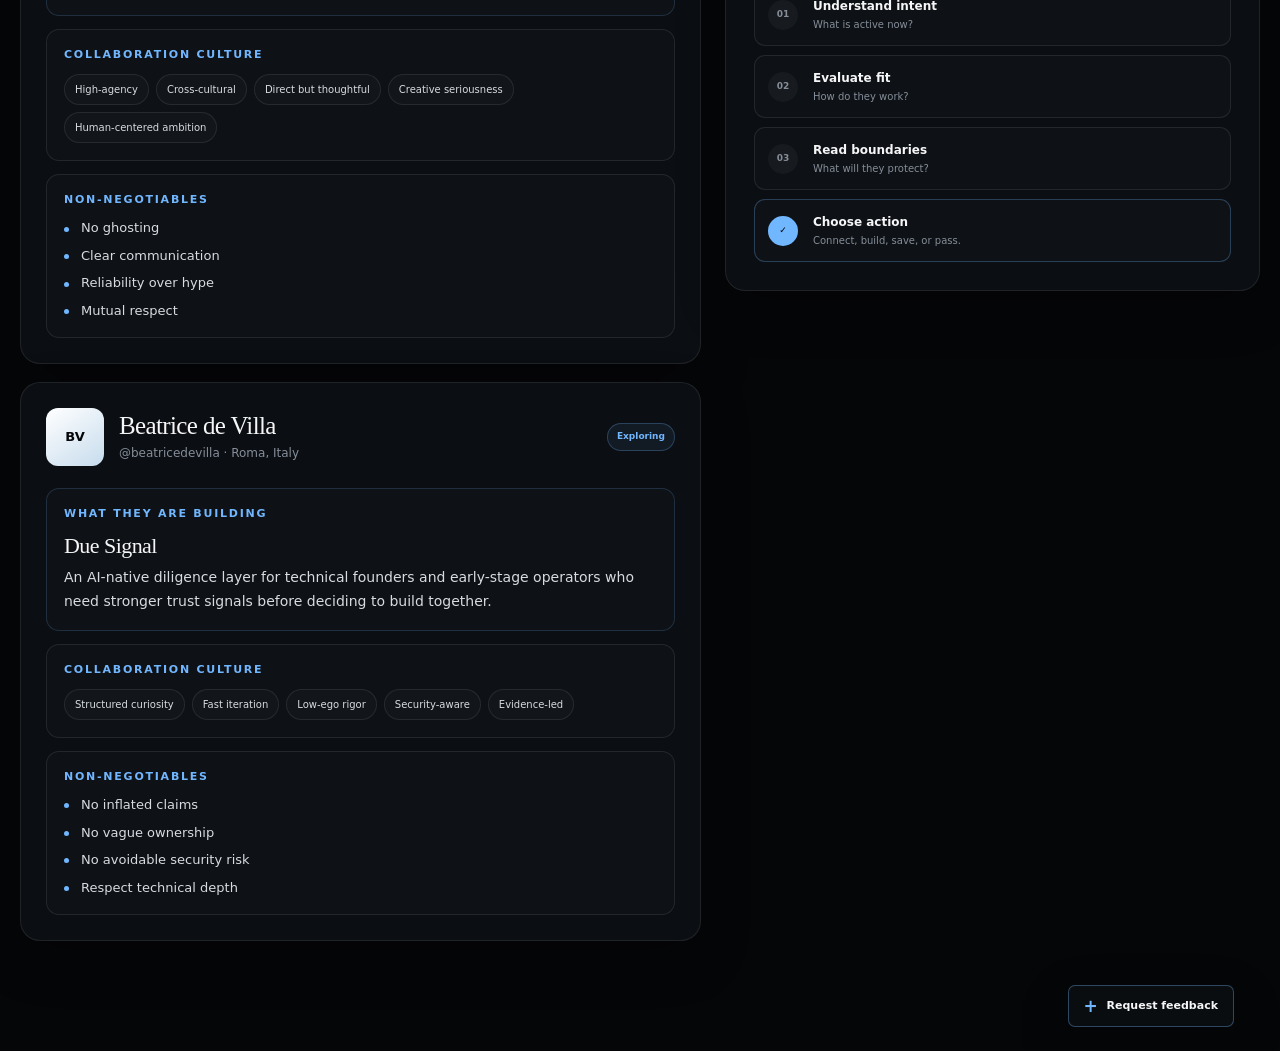
==== commit dc5608cc: "Replace stylesheet and script file references" ====
--- a/index.html
+++ b/index.html
@@ -19,7 +19,7 @@
     rel="stylesheet"
   />
 
-  <link rel="stylesheet" href="new-rubicon-style.css" />
+  <link rel="stylesheet" href="style.css" />
 </head>
 
 <body>
@@ -1837,6 +1837,6 @@
   </main>
 
 
-  <script src="new-rubicon-script.js"></script>
+  <script src="script.js"></script>
 </body>
 </html>
--- a/style.css
+++ b/style.css
@@ -0,0 +1,4379 @@
+/* ============================================================
+   RUBIKON VENTURE
+   new-rubicon-style.css
+
+   Design system:
+   - Inter = functional interface
+   - Crimson Pro Medium = hero / editorial headings
+   - ~95% dark monochrome
+   - ~5% controlled Rubikon blue
+============================================================ */
+
+
+/* ============================================================
+   TOKENS
+============================================================ */
+
+:root {
+
+  /* PRIMARY · ~95% */
+  --bg: #050608;
+  --bg-soft: #080b0f;
+  --panel: #0b0e12;
+  --panel-soft: #10141a;
+  --panel-hover: #121820;
+
+  --text: #f5f6f7;
+  --text-soft: #d7dce2;
+  --muted: #858e99;
+  --muted-2: #656e79;
+
+  --line: rgba(255, 255, 255, 0.085);
+  --line-strong: rgba(255, 255, 255, 0.16);
+
+  /* ACCENT · ~5% */
+  --blue: #71b7ff;
+  --blue-bright: #b9ddff;
+  --blue-deep: #235f98;
+  --blue-pale: #ddeeff;
+
+  --blue-wash: rgba(113, 183, 255, 0.075);
+  --blue-wash-strong: rgba(113, 183, 255, 0.14);
+
+  /* TYPOGRAPHY */
+  --sans:
+    "Inter",
+    ui-sans-serif,
+    system-ui,
+    -apple-system,
+    BlinkMacSystemFont,
+    "Segoe UI",
+    sans-serif;
+
+  --serif:
+    "Crimson Pro",
+    Georgia,
+    serif;
+
+  /* SHADOW */
+  --shadow:
+    0 18px 48px rgba(0, 0, 0, 0.26);
+
+  --shadow-strong:
+    0 28px 80px rgba(0, 0, 0, 0.38);
+
+}
+
+
+/* ============================================================
+   RESET
+============================================================ */
+
+* {
+  box-sizing: border-box;
+}
+
+html {
+  scroll-behavior: smooth;
+}
+
+body {
+  margin: 0;
+
+  min-height: 100vh;
+
+  overflow-x: hidden;
+
+  background:
+    radial-gradient(
+      circle at 78% 7%,
+      rgba(113, 183, 255, 0.07),
+      transparent 25%
+    ),
+    radial-gradient(
+      circle at 19% 15%,
+      rgba(35, 95, 152, 0.055),
+      transparent 24%
+    ),
+    var(--bg);
+
+  color: var(--text);
+
+  font-family: var(--sans);
+
+  font-size: 16px;
+
+  line-height: 1.5;
+
+  padding-top: 72px;
+}
+
+
+button,
+input {
+  font: inherit;
+}
+
+
+button {
+  color: inherit;
+}
+
+
+button,
+input {
+  -webkit-tap-highlight-color: transparent;
+}
+
+
+button:focus-visible,
+input:focus-visible {
+  outline:
+    2px solid rgba(113, 183, 255, 0.55);
+
+  outline-offset:
+    3px;
+}
+
+
+/* ============================================================
+   BACKGROUND TEXTURE
+============================================================ */
+
+.ambient-grid {
+  position: fixed;
+
+  inset: 0;
+
+  pointer-events: none;
+
+  z-index: 0;
+
+  opacity: 0.2;
+
+  background-image:
+    linear-gradient(
+      rgba(255, 255, 255, 0.018) 1px,
+      transparent 1px
+    ),
+    linear-gradient(
+      90deg,
+      rgba(255, 255, 255, 0.018) 1px,
+      transparent 1px
+    );
+
+  background-size:
+    56px 56px;
+
+  mask-image:
+    linear-gradient(
+      to bottom,
+      #000,
+      transparent 72%
+    );
+}
+
+
+/* ============================================================
+   LAYOUT
+============================================================ */
+
+.shell {
+  width:
+    min(
+      1400px,
+      calc(100% - 40px)
+    );
+
+  margin:
+    0 auto;
+}
+
+
+.app-shell {
+  position: relative;
+
+  z-index: 2;
+}
+
+
+/* ============================================================
+   NAVIGATION
+============================================================ */
+
+.site-nav {
+  position: fixed;
+
+  top: 0;
+
+  left: 0;
+
+  right: 0;
+
+  z-index: 999;
+
+  height: 72px;
+
+  background:
+    rgba(5, 6, 8, 0.92);
+
+  border-bottom:
+    1px solid var(--line);
+
+  backdrop-filter:
+    blur(16px);
+
+  -webkit-backdrop-filter:
+    blur(16px);
+}
+
+
+.nav-inner {
+  height: 72px;
+
+  display: grid;
+
+  grid-template-columns:
+    minmax(220px, 1fr)
+    auto
+    minmax(220px, 1fr);
+
+  align-items:
+    center;
+
+  gap:
+    28px;
+}
+
+
+/* ============================================================
+   BRAND
+============================================================ */
+
+.brand {
+  width:
+    max-content;
+
+  display:
+    inline-flex;
+
+  align-items:
+    center;
+
+  gap:
+    11px;
+
+  padding:
+    0;
+
+  border:
+    0;
+
+  background:
+    transparent;
+
+  color:
+    var(--text);
+
+  text-align:
+    left;
+
+  cursor:
+    pointer;
+}
+
+
+.brand-symbol {
+  width:
+    40px;
+
+  height:
+    40px;
+
+  display:
+    grid;
+
+  place-items:
+    center;
+
+  flex:
+    0 0 40px;
+
+  border:
+    1px solid var(--line);
+
+  border-radius:
+    9px;
+
+  background:
+    rgba(255, 255, 255, 0.018);
+
+  color:
+    var(--text);
+
+  transition:
+    border-color 0.2s ease,
+    background 0.2s ease,
+    color 0.2s ease;
+}
+
+
+.brand:hover .brand-symbol {
+  border-color:
+    rgba(113, 183, 255, 0.32);
+
+  background:
+    rgba(113, 183, 255, 0.045);
+
+  color:
+    var(--blue-bright);
+}
+
+
+.brand-symbol svg {
+  width:
+    29px;
+
+  height:
+    29px;
+}
+
+
+.brand-copy {
+  display:
+    grid;
+
+  gap:
+    2px;
+}
+
+
+.brand-name {
+  font-family:
+    var(--serif);
+
+  font-size:
+    24px;
+
+  font-weight:
+    500;
+
+  line-height:
+    1;
+
+  letter-spacing:
+    -0.02em;
+}
+
+
+.brand-subtitle {
+  color:
+    var(--muted);
+
+  font-size:
+    9px;
+
+  font-weight:
+    600;
+
+  letter-spacing:
+    0.09em;
+
+  text-transform:
+    uppercase;
+}
+
+
+/* ============================================================
+   PRIMARY NAVIGATION
+============================================================ */
+
+.primary-nav {
+  height:
+    72px;
+
+  display:
+    flex;
+
+  align-items:
+    center;
+
+  justify-content:
+    center;
+
+  gap:
+    28px;
+}
+
+
+.nav-link {
+  position:
+    relative;
+
+  height:
+    72px;
+
+  padding:
+    0;
+
+  border:
+    0;
+
+  background:
+    transparent;
+
+  color:
+    var(--muted);
+
+  font-size:
+    13px;
+
+  font-weight:
+    600;
+
+  white-space:
+    nowrap;
+
+  cursor:
+    pointer;
+
+  transition:
+    color 0.2s ease;
+}
+
+
+.nav-link::after {
+  content:
+    "";
+
+  position:
+    absolute;
+
+  left:
+    0;
+
+  right:
+    100%;
+
+  bottom:
+    16px;
+
+  height:
+    2px;
+
+  background:
+    var(--blue);
+
+  transition:
+    right 0.2s ease;
+}
+
+
+.nav-link:hover,
+.nav-link.active {
+  color:
+    var(--text);
+}
+
+
+.nav-link:hover::after,
+.nav-link.active::after {
+  right:
+    0;
+}
+
+
+/* ============================================================
+   AUTH ACTIONS
+============================================================ */
+
+.auth-actions {
+  display:
+    flex;
+
+  align-items:
+    center;
+
+  justify-content:
+    flex-end;
+
+  gap:
+    8px;
+}
+
+
+.auth-button {
+  min-height:
+    36px;
+
+  padding:
+    0 14px;
+
+  border-radius:
+    6px;
+
+  font-size:
+    12px;
+
+  font-weight:
+    700;
+
+  cursor:
+    pointer;
+
+  transition:
+    border-color 0.2s ease,
+    background 0.2s ease,
+    color 0.2s ease;
+}
+
+
+.auth-login {
+  border:
+    1px solid var(--line);
+
+  background:
+    transparent;
+
+  color:
+    var(--text-soft);
+}
+
+
+.auth-login:hover {
+  border-color:
+    var(--line-strong);
+
+  background:
+    rgba(255, 255, 255, 0.035);
+
+  color:
+    var(--text);
+}
+
+
+.auth-signup {
+  border:
+    1px solid var(--text);
+
+  background:
+    var(--text);
+
+  color:
+    var(--bg);
+}
+
+
+.auth-signup:hover {
+  border-color:
+    var(--blue-pale);
+
+  background:
+    var(--blue-pale);
+}
+
+
+/* ============================================================
+   VIEW SYSTEM
+============================================================ */
+
+.view {
+  display:
+    none;
+
+  min-height:
+    calc(100vh - 72px);
+
+  padding:
+    72px 0 110px;
+}
+
+
+.view.active {
+  display:
+    block;
+
+  animation:
+    viewReveal 0.32s ease both;
+}
+
+
+@keyframes viewReveal {
+
+  from {
+    opacity:
+      0;
+
+    transform:
+      translateY(7px);
+  }
+
+  to {
+    opacity:
+      1;
+
+    transform:
+      none;
+  }
+
+}
+
+
+/* ============================================================
+   TYPOGRAPHY
+============================================================ */
+
+h1,
+h2,
+h3,
+h4,
+p {
+  margin-top:
+    0;
+}
+
+
+h1,
+h2,
+h3,
+h4 {
+  font-family:
+    var(--serif);
+
+  font-weight:
+    500;
+
+  letter-spacing:
+    -0.025em;
+}
+
+
+h1 {
+  font-size:
+    clamp(
+      48px,
+      5.4vw,
+      78px
+    );
+
+  line-height:
+    0.99;
+}
+
+
+h2 {
+  font-size:
+    clamp(
+      32px,
+      3.8vw,
+      50px
+    );
+
+  line-height:
+    1.05;
+}
+
+
+h3 {
+  font-size:
+    25px;
+
+  line-height:
+    1.12;
+}
+
+
+h4 {
+  font-size:
+    22px;
+
+  line-height:
+    1.15;
+}
+
+
+.eyebrow,
+.kicker,
+.section-label,
+.signal-type,
+.pipeline-type {
+  margin:
+    0;
+
+  color:
+    var(--blue);
+
+  font-family:
+    var(--sans);
+
+  font-size:
+    11px;
+
+  font-weight:
+    800;
+
+  letter-spacing:
+    0.16em;
+
+  text-transform:
+    uppercase;
+}
+
+
+.accent {
+  color:
+    var(--blue);
+}
+
+
+.support-copy {
+  color:
+    var(--muted);
+
+  line-height:
+    1.7;
+}
+
+
+/* ============================================================
+   IDENTITY HERO
+============================================================ */
+
+.identity-hero {
+  min-height:
+    calc(100vh - 144px);
+
+  display:
+    grid;
+
+  grid-template-columns:
+    minmax(0, 1.03fr)
+    minmax(430px, 0.97fr);
+
+  align-items:
+    center;
+
+  gap:
+    54px;
+
+  padding:
+    22px 0 70px;
+}
+
+
+.hero-copy {
+  max-width:
+    730px;
+}
+
+
+.hero-copy .eyebrow {
+  margin-bottom:
+    21px;
+}
+
+
+.hero-copy h1 {
+  max-width:
+    700px;
+
+  margin-bottom:
+    18px;
+}
+
+
+.hero-secondary {
+  display:
+    grid;
+
+  gap:
+    3px;
+
+  margin-bottom:
+    0;
+}
+
+
+.hero-secondary p {
+  margin:
+    0;
+
+  font-family:
+    var(--serif);
+
+  font-size:
+    clamp(
+      23px,
+      2.5vw,
+      36px
+    );
+
+  font-weight:
+    500;
+
+  line-height:
+    1.12;
+
+  letter-spacing:
+    -0.018em;
+
+  color:
+    var(--text-soft);
+}
+
+
+.hero-lead {
+  max-width:
+    625px;
+
+  margin:
+    30px 0 0;
+
+  color:
+    var(--muted);
+
+  font-size:
+    18px;
+
+  line-height:
+    1.6;
+}
+
+
+/* ============================================================
+   BUTTON SYSTEM
+============================================================ */
+
+.hero-actions {
+  display:
+    flex;
+
+  flex-wrap:
+    wrap;
+
+  gap:
+    12px;
+
+  margin-top:
+    34px;
+}
+
+
+.button {
+  min-height:
+    46px;
+
+  padding:
+    0 20px;
+
+  border-radius:
+    7px;
+
+  font-size:
+    13px;
+
+  font-weight:
+    700;
+
+  cursor:
+    pointer;
+
+  transition:
+    background 0.2s ease,
+    border-color 0.2s ease,
+    color 0.2s ease,
+    transform 0.2s ease;
+}
+
+
+.primary-button {
+  border:
+    1px solid var(--text);
+
+  background:
+    var(--text);
+
+  color:
+    var(--bg);
+}
+
+
+.primary-button:hover {
+  border-color:
+    var(--blue-pale);
+
+  background:
+    var(--blue-pale);
+
+  transform:
+    translateY(-1px);
+}
+
+
+.secondary-button {
+  border:
+    1px solid var(--line-strong);
+
+  background:
+    transparent;
+
+  color:
+    var(--text);
+}
+
+
+.secondary-button:hover {
+  border-color:
+    rgba(113, 183, 255, 0.38);
+
+  background:
+    var(--blue-wash);
+
+  transform:
+    translateY(-1px);
+}
+
+
+/* ============================================================
+   IDENTITY SIGNAL BOX
+============================================================ */
+
+.identity-signal-box {
+  max-width:
+    650px;
+
+  margin-top:
+    62px;
+
+  padding:
+    21px;
+
+  border:
+    1px solid var(--line);
+
+  border-radius:
+    16px;
+
+  background:
+    var(--panel);
+
+  box-shadow:
+    var(--shadow);
+}
+
+
+.signal-question {
+  margin:
+    10px 0 0;
+
+  color:
+    var(--text-soft);
+
+  font-size:
+    16px;
+
+  line-height:
+    1.5;
+}
+
+
+.signal-steps {
+  display:
+    grid;
+
+  grid-template-columns:
+    repeat(5, 1fr);
+
+  gap:
+    7px;
+
+  margin-top:
+    17px;
+}
+
+
+.signal-steps span {
+  padding:
+    8px 7px;
+
+  border:
+    1px solid var(--line);
+
+  border-radius:
+    7px;
+
+  background:
+    rgba(255, 255, 255, 0.018);
+
+  color:
+    var(--muted);
+
+  font-size:
+    9px;
+
+  font-weight:
+    600;
+
+  text-align:
+    center;
+}
+
+
+.signal-steps .verified-step {
+  border-color:
+    rgba(113, 183, 255, 0.48);
+
+  background:
+    var(--blue-wash);
+
+  color:
+    var(--blue);
+
+  font-weight:
+    800;
+}
+
+
+/* ============================================================
+   HERO ART
+============================================================ */
+
+.hero-art {
+  min-height:
+    640px;
+
+  display:
+    flex;
+
+  align-items:
+    center;
+
+  justify-content:
+    center;
+}
+
+
+.intelligence-stage {
+  position:
+    relative;
+
+  width:
+    min(
+      640px,
+      100%
+    );
+
+  aspect-ratio:
+    1;
+
+  isolation:
+    isolate;
+}
+
+
+.stage-glow {
+  position:
+    absolute;
+
+  inset:
+    14%;
+
+  z-index:
+    -1;
+
+  border-radius:
+    50%;
+
+  background:
+    radial-gradient(
+      circle at 58% 45%,
+      rgba(113, 183, 255, 0.16),
+      transparent 32%
+    ),
+    radial-gradient(
+      circle at 43% 61%,
+      rgba(35, 95, 152, 0.13),
+      transparent 40%
+    );
+
+  filter:
+    blur(32px);
+}
+
+
+.intelligence-orbits {
+  position:
+    absolute;
+
+  inset:
+    0;
+
+  width:
+    100%;
+
+  height:
+    100%;
+
+  overflow:
+    visible;
+}
+
+
+.orbit-system {
+  transform-origin:
+    340px 333px;
+
+  animation:
+    orbitRotation 38s linear infinite;
+}
+
+
+.incoming-signals path {
+  stroke-width:
+    2.2;
+
+  stroke-dasharray:
+    8 11;
+
+  opacity:
+    0.62;
+
+  animation:
+    pathFlow 11s linear infinite;
+}
+
+
+.incoming-signals path:nth-child(even) {
+  animation-direction:
+    reverse;
+
+  animation-duration:
+    14s;
+}
+
+
+.signal-nodes circle {
+  animation:
+    signalPulse 3.8s ease-in-out infinite;
+}
+
+
+.signal-nodes circle:nth-child(even) {
+  animation-delay:
+    -1.9s;
+}
+
+
+.decision-path {
+  stroke-dasharray:
+    10 11;
+
+  animation:
+    pathFlow 4.5s linear infinite;
+}
+
+
+.decision-node {
+  animation:
+    signalPulse 3.1s ease-in-out infinite;
+}
+
+
+@keyframes orbitRotation {
+
+  to {
+    transform:
+      rotate(360deg);
+  }
+
+}
+
+
+@keyframes pathFlow {
+
+  to {
+    stroke-dashoffset:
+      -110;
+  }
+
+}
+
+
+@keyframes signalPulse {
+
+  50% {
+    opacity:
+      0.44;
+
+    transform:
+      scale(1.5);
+  }
+
+}
+
+
+/* ============================================================
+   INTELLIGENCE CORE
+============================================================ */
+
+.intelligence-core {
+  position:
+    absolute;
+
+  left:
+    50%;
+
+  top:
+    49%;
+
+  width:
+    220px;
+
+  height:
+    220px;
+
+  display:
+    grid;
+
+  place-items:
+    center;
+
+  transform:
+    translate(-50%, -50%);
+
+  border:
+    1px solid rgba(113, 183, 255, 0.25);
+
+  border-radius:
+    44% 56% 46% 54% /
+    57% 42% 58% 43%;
+
+  background:
+    radial-gradient(
+      circle at 32% 27%,
+      rgba(255, 255, 255, 0.17),
+      transparent 13%
+    ),
+    radial-gradient(
+      circle at 68% 42%,
+      rgba(113, 183, 255, 0.63),
+      transparent 32%
+    ),
+    radial-gradient(
+      circle at 38% 73%,
+      rgba(22, 67, 111, 0.92),
+      transparent 47%
+    ),
+    linear-gradient(
+      145deg,
+      #102030,
+      #070c12
+    );
+
+  color:
+    var(--text);
+
+  box-shadow:
+    inset 18px 14px 36px rgba(255, 255, 255, 0.06),
+    inset -24px -24px 50px rgba(0, 0, 0, 0.46),
+    0 38px 88px rgba(24, 87, 145, 0.27);
+
+  animation:
+    intelligenceFloat 9s ease-in-out infinite;
+}
+
+
+.intelligence-core svg {
+  width:
+    120px;
+
+  height:
+    120px;
+}
+
+
+@keyframes intelligenceFloat {
+
+  0%,
+  100% {
+    transform:
+      translate(-50%, -50%)
+      rotate(-1deg);
+  }
+
+  50% {
+    transform:
+      translate(-50%, calc(-50% - 11px))
+      rotate(1deg);
+  }
+
+}
+
+
+/* ============================================================
+   ORBIT LABELS
+============================================================ */
+
+.orbit-label {
+  position:
+    absolute;
+
+  z-index:
+    3;
+
+  display:
+    inline-flex;
+
+  align-items:
+    center;
+
+  gap:
+    8px;
+
+  padding:
+    9px 12px;
+
+  border:
+    1px solid var(--line);
+
+  border-radius:
+    999px;
+
+  background:
+    rgba(11, 14, 18, 0.88);
+
+  color:
+    var(--muted);
+
+  box-shadow:
+    var(--shadow);
+
+  backdrop-filter:
+    blur(12px);
+
+  font-size:
+    10px;
+
+  font-weight:
+    600;
+}
+
+
+.orbit-label i {
+  width:
+    6px;
+
+  height:
+    6px;
+
+  border-radius:
+    50%;
+
+  background:
+    var(--blue);
+}
+
+
+.orbit-label-one {
+  left:
+    0;
+
+  top:
+    19%;
+}
+
+
+.orbit-label-two {
+  left:
+    2%;
+
+  bottom:
+    19%;
+}
+
+
+.orbit-label-three {
+  right:
+    0;
+
+  bottom:
+    5%;
+
+  border-color:
+    rgba(113, 183, 255, 0.35);
+
+  color:
+    var(--blue-bright);
+}
+
+
+/* ============================================================
+   PRINCIPLE STRIP
+============================================================ */
+
+.principle-strip {
+  display:
+    flex;
+
+  justify-content:
+    center;
+
+  align-items:
+    center;
+
+  flex-wrap:
+    wrap;
+
+  gap:
+    36px;
+
+  padding:
+    18px 20px;
+
+  border-top:
+    1px solid var(--line);
+
+  border-bottom:
+    1px solid var(--line);
+
+  color:
+    var(--muted);
+
+  font-size:
+    10px;
+
+  font-weight:
+    600;
+
+  letter-spacing:
+    0.09em;
+
+  text-transform:
+    uppercase;
+}
+
+
+/* ============================================================
+   SECTION HEAD
+============================================================ */
+
+.section-head {
+  max-width:
+    780px;
+
+  margin:
+    118px auto 60px;
+
+  text-align:
+    center;
+}
+
+
+.section-head .kicker {
+  display:
+    block;
+
+  margin-bottom:
+    16px;
+}
+
+
+.section-head h2 {
+  margin-bottom:
+    19px;
+}
+
+
+.section-head > p:last-child {
+  max-width:
+    680px;
+
+  margin:
+    0 auto;
+
+  color:
+    var(--muted);
+
+  line-height:
+    1.7;
+}
+
+
+/* ============================================================
+   IDENTITY PROFILE GRID
+============================================================ */
+
+.identity-layout {
+  display:
+    grid;
+
+  grid-template-columns:
+    minmax(0, 1.12fr)
+    minmax(320px, 0.88fr);
+
+  gap:
+    24px;
+
+  align-items:
+    start;
+}
+
+
+.profile-stack {
+  display:
+    grid;
+
+  gap:
+    18px;
+}
+
+
+/* ============================================================
+   PROFILE CARDS
+============================================================ */
+
+.profile-card,
+.identity-side-panel,
+.network-card,
+.connection-detail,
+.flowboard-main,
+.opportunity-panel {
+  border:
+    1px solid var(--line);
+
+  background:
+    var(--panel);
+
+  border-radius:
+    20px;
+
+  box-shadow:
+    var(--shadow);
+}
+
+
+.profile-card {
+  padding:
+    25px;
+
+  transition:
+    border-color 0.2s ease,
+    background 0.2s ease,
+    transform 0.2s ease;
+}
+
+
+.profile-card:hover {
+  border-color:
+    rgba(255, 255, 255, 0.13);
+
+  background:
+    #0c1015;
+
+  transform:
+    translateY(-2px);
+}
+
+
+/* ============================================================
+   PROFILE HEADER
+============================================================ */
+
+.profile-header {
+  display:
+    grid;
+
+  grid-template-columns:
+    auto 1fr auto;
+
+  align-items:
+    center;
+
+  gap:
+    15px;
+
+  margin-bottom:
+    22px;
+}
+
+
+.profile-avatar {
+  width:
+    58px;
+
+  height:
+    58px;
+
+  display:
+    grid;
+
+  place-items:
+    center;
+
+  border-radius:
+    12px;
+
+  background:
+    var(--text);
+
+  color:
+    var(--bg);
+
+  font-size:
+    13px;
+
+  font-weight:
+    800;
+}
+
+
+.secondary-avatar {
+  background:
+    linear-gradient(
+      145deg,
+      #ffffff,
+      #c7dced
+    );
+}
+
+
+.profile-heading h3 {
+  margin:
+    0 0 4px;
+}
+
+
+.profile-heading p {
+  margin:
+    0;
+
+  color:
+    var(--muted);
+
+  font-size:
+    12px;
+}
+
+
+.profile-state {
+  padding:
+    6px 9px;
+
+  border:
+    1px solid rgba(113, 183, 255, 0.26);
+
+  border-radius:
+    999px;
+
+  background:
+    var(--blue-wash);
+
+  color:
+    var(--blue);
+
+  font-size:
+    9px;
+
+  font-weight:
+    700;
+}
+
+
+/* ============================================================
+   PROFILE SECTIONS
+============================================================ */
+
+.profile-section {
+  margin-top:
+    13px;
+
+  padding:
+    17px;
+
+  border:
+    1px solid var(--line);
+
+  border-radius:
+    13px;
+
+  background:
+    rgba(255, 255, 255, 0.014);
+}
+
+
+.profile-feature {
+  border-color:
+    rgba(113, 183, 255, 0.18);
+}
+
+
+.profile-section .section-label {
+  margin-bottom:
+    10px;
+}
+
+
+.profile-section h4 {
+  margin:
+    0 0 8px;
+}
+
+
+.profile-section > p:last-child {
+  margin:
+    0;
+
+  color:
+    var(--text-soft);
+
+  font-size:
+    14px;
+
+  line-height:
+    1.68;
+}
+
+
+/* ============================================================
+   CHIPS
+============================================================ */
+
+.chips {
+  display:
+    flex;
+
+  flex-wrap:
+    wrap;
+
+  gap:
+    7px;
+}
+
+
+.chips span {
+  padding:
+    7px 10px;
+
+  border:
+    1px solid var(--line);
+
+  border-radius:
+    999px;
+
+  background:
+    rgba(255, 255, 255, 0.018);
+
+  color:
+    var(--text-soft);
+
+  font-size:
+    10px;
+
+  font-weight:
+    500;
+}
+
+
+/* ============================================================
+   BOUNDARY LIST
+============================================================ */
+
+.boundary-list {
+  display:
+    grid;
+
+  gap:
+    8px;
+
+  margin:
+    0;
+
+  padding:
+    0;
+
+  list-style:
+    none;
+}
+
+
+.boundary-list li {
+  position:
+    relative;
+
+  padding-left:
+    17px;
+
+  color:
+    var(--text-soft);
+
+  font-size:
+    13px;
+}
+
+
+.boundary-list li::before {
+  content:
+    "";
+
+  position:
+    absolute;
+
+  left:
+    0;
+
+  top:
+    0.65em;
+
+  width:
+    5px;
+
+  height:
+    5px;
+
+  border-radius:
+    50%;
+
+  background:
+    var(--blue);
+}
+
+
+/* ============================================================
+   IDENTITY SIDE PANEL
+============================================================ */
+
+.identity-side-panel {
+  position:
+    sticky;
+
+  top:
+    96px;
+
+  padding:
+    28px;
+}
+
+
+.identity-side-panel .kicker {
+  margin-bottom:
+    14px;
+}
+
+
+.identity-side-panel h3 {
+  margin-bottom:
+    15px;
+
+  font-size:
+    30px;
+}
+
+
+.identity-side-panel > .support-copy {
+  margin-bottom:
+    0;
+}
+
+
+.identity-flow {
+  display:
+    grid;
+
+  gap:
+    9px;
+
+  margin-top:
+    26px;
+}
+
+
+.identity-flow-item {
+  display:
+    grid;
+
+  grid-template-columns:
+    34px 1fr;
+
+  align-items:
+    center;
+
+  gap:
+    11px;
+
+  padding:
+    13px;
+
+  border:
+    1px solid var(--line);
+
+  border-radius:
+    11px;
+
+  background:
+    rgba(255, 255, 255, 0.014);
+}
+
+
+.identity-flow-item > span {
+  width:
+    30px;
+
+  height:
+    30px;
+
+  display:
+    grid;
+
+  place-items:
+    center;
+
+  border-radius:
+    50%;
+
+  background:
+    rgba(255, 255, 255, 0.04);
+
+  color:
+    var(--muted);
+
+  font-size:
+    9px;
+
+  font-weight:
+    800;
+}
+
+
+.identity-flow-item strong {
+  display:
+    block;
+
+  color:
+    var(--text);
+
+  font-size:
+    12px;
+}
+
+
+.identity-flow-item small {
+  display:
+    block;
+
+  margin-top:
+    2px;
+
+  color:
+    var(--muted);
+
+  font-size:
+    10px;
+}
+
+
+.final-flow-item {
+  border-color:
+    rgba(113, 183, 255, 0.28);
+}
+
+
+.final-flow-item > span {
+  background:
+    var(--blue);
+
+  color:
+    var(--bg);
+}
+
+
+/* ============================================================
+   FEEDBACK
+============================================================ */
+
+.feedback-button {
+  position:
+    fixed;
+
+  right:
+    26px;
+
+  bottom:
+    24px;
+
+  z-index:
+    900;
+
+  min-height:
+    42px;
+
+  display:
+    inline-flex;
+
+  align-items:
+    center;
+
+  gap:
+    8px;
+
+  padding:
+    0 15px;
+
+  border:
+    1px solid rgba(113, 183, 255, 0.35);
+
+  border-radius:
+    7px;
+
+  background:
+    rgba(11, 14, 18, 0.94);
+
+  color:
+    var(--text);
+
+  box-shadow:
+    var(--shadow);
+
+  backdrop-filter:
+    blur(14px);
+
+  font-size:
+    11px;
+
+  font-weight:
+    700;
+
+  cursor:
+    pointer;
+
+  opacity:
+    0;
+
+  pointer-events:
+    none;
+
+  transform:
+    translateY(8px);
+
+  transition:
+    opacity 0.2s ease,
+    transform 0.2s ease,
+    background 0.2s ease,
+    border-color 0.2s ease;
+}
+
+
+.feedback-button.visible {
+  opacity:
+    1;
+
+  pointer-events:
+    auto;
+
+  transform:
+    none;
+}
+
+
+.feedback-button span {
+  color:
+    var(--blue);
+
+  font-size:
+    17px;
+}
+
+
+.feedback-button:hover {
+  border-color:
+    rgba(113, 183, 255, 0.58);
+
+  background:
+    var(--panel-soft);
+
+  transform:
+    translateY(-1px);
+}
+
+
+/* ============================================================
+   STANDARD VIEW HEAD
+============================================================ */
+
+.view-head {
+  max-width:
+    940px;
+
+  margin-bottom:
+    58px;
+}
+
+
+.view-head .eyebrow {
+  margin-bottom:
+    18px;
+}
+
+
+.view-head h1 {
+  max-width:
+    900px;
+
+  margin-bottom:
+    22px;
+}
+
+
+.view-head > p:last-child {
+  max-width:
+    700px;
+
+  margin:
+    0;
+
+  color:
+    var(--muted);
+
+  font-size:
+    17px;
+
+  line-height:
+    1.7;
+}
+
+
+/* ============================================================
+   NETWORK LAYOUT
+============================================================ */
+
+.network-layout {
+  display:
+    grid;
+
+  grid-template-columns:
+    minmax(0, 1.16fr)
+    minmax(330px, 0.84fr);
+
+  gap:
+    24px;
+
+  align-items:
+    start;
+}
+
+
+.network-card {
+  padding:
+    25px;
+}
+
+
+.connection-detail {
+  position:
+    sticky;
+
+  top:
+    96px;
+
+  padding:
+    28px;
+}
+
+
+/* ============================================================
+   CARD HEAD
+============================================================ */
+
+.card-head {
+  display:
+    flex;
+
+  align-items:
+    flex-end;
+
+  justify-content:
+    space-between;
+
+  gap:
+    24px;
+
+  margin-bottom:
+    16px;
+}
+
+
+.card-head .kicker {
+  margin-bottom:
+    8px;
+}
+
+
+.card-head h2 {
+  margin:
+    0;
+
+  font-size:
+    35px;
+}
+
+
+.card-meta {
+  max-width:
+    220px;
+
+  margin:
+    0 0 3px;
+
+  color:
+    var(--muted);
+
+  font-size:
+    11px;
+
+  text-align:
+    right;
+}
+
+
+/* ============================================================
+   NETWORK STAGE
+============================================================ */
+
+.network-stage {
+  position:
+    relative;
+
+  width:
+    min(
+      680px,
+      100%
+    );
+
+  height:
+    680px;
+
+  margin:
+    4px auto 0;
+
+  border-radius:
+    50%;
+
+  transform-style:
+    preserve-3d;
+
+  transition:
+    transform 0.14s ease;
+
+  background:
+    radial-gradient(
+      circle at center,
+      rgba(113, 183, 255, 0.07),
+      transparent 34%
+    ),
+    radial-gradient(
+      circle at center,
+      rgba(255, 255, 255, 0.018),
+      transparent 68%
+    );
+}
+
+
+.network-lines {
+  position:
+    absolute;
+
+  inset:
+    0;
+
+  width:
+    100%;
+
+  height:
+    100%;
+}
+
+
+.network-lines line {
+  stroke:
+    rgba(255, 255, 255, 0.11);
+
+  stroke-width:
+    1.15;
+
+  opacity:
+    0.7;
+
+  transition:
+    stroke 0.2s ease,
+    stroke-width 0.2s ease,
+    opacity 0.2s ease;
+}
+
+
+.network-lines .secondary-connection {
+  stroke:
+    rgba(255, 255, 255, 0.055);
+
+  opacity:
+    0.66;
+}
+
+
+/* ============================================================
+   NETWORK RINGS
+============================================================ */
+
+.network-ring {
+  position:
+    absolute;
+
+  left:
+    50%;
+
+  top:
+    50%;
+
+  transform:
+    translate(-50%, -50%);
+
+  border:
+    1px solid rgba(255, 255, 255, 0.045);
+
+  border-radius:
+    50%;
+
+  pointer-events:
+    none;
+}
+
+
+.network-ring-one {
+  width:
+    410px;
+
+  height:
+    410px;
+}
+
+
+.network-ring-two {
+  width:
+    552px;
+
+  height:
+    552px;
+}
+
+
+.network-ring-three {
+  width:
+    654px;
+
+  height:
+    654px;
+
+  border-color:
+    rgba(113, 183, 255, 0.055);
+}
+
+
+/* ============================================================
+   CENTER PERSON
+============================================================ */
+
+.center-person {
+  position:
+    absolute;
+
+  left:
+    50%;
+
+  top:
+    50%;
+
+  width:
+    108px;
+
+  height:
+    108px;
+
+  transform:
+    translate(-50%, -50%);
+
+  display:
+    grid;
+
+  place-content:
+    center;
+
+  gap:
+    1px;
+
+  border-radius:
+    50%;
+
+  background:
+    radial-gradient(
+      circle at 32% 27%,
+      #ffffff,
+      transparent 24%
+    ),
+    linear-gradient(
+      145deg,
+      #dceeff,
+      #72b8ff
+    );
+
+  color:
+    var(--bg);
+
+  text-align:
+    center;
+
+  box-shadow:
+    0 0 30px rgba(113, 183, 255, 0.24),
+    0 0 74px rgba(35, 95, 152, 0.16);
+}
+
+
+.center-person span {
+  font-size:
+    14px;
+
+  font-weight:
+    800;
+}
+
+
+.center-person small {
+  font-size:
+    9px;
+}
+
+
+/* ============================================================
+   PERSON NODES
+============================================================ */
+
+.person-node {
+  position:
+    absolute;
+
+  width:
+    94px;
+
+  min-height:
+    88px;
+
+  display:
+    grid;
+
+  justify-items:
+    center;
+
+  gap:
+    6px;
+
+  padding:
+    0;
+
+  border:
+    0;
+
+  background:
+    transparent;
+
+  cursor:
+    pointer;
+
+  transition:
+    transform 0.2s ease;
+}
+
+
+.person-node:hover,
+.person-node.active,
+.person-node:focus-visible {
+  transform:
+    scale(1.055);
+}
+
+
+.person-avatar {
+  width:
+    58px;
+
+  height:
+    58px;
+
+  display:
+    grid;
+
+  place-items:
+    center;
+
+  border:
+    1px solid var(--line-strong);
+
+  border-radius:
+    50%;
+
+  background:
+    var(--panel-soft);
+
+  color:
+    var(--text-soft);
+
+  box-shadow:
+    0 12px 30px rgba(0, 0, 0, 0.24);
+
+  font-size:
+    12px;
+
+  font-weight:
+    700;
+
+  transition:
+    border-color 0.2s ease,
+    background 0.2s ease,
+    color 0.2s ease,
+    box-shadow 0.2s ease;
+}
+
+
+.person-node:hover .person-avatar,
+.person-node.active .person-avatar,
+.person-node:focus-visible .person-avatar {
+  border-color:
+    rgba(113, 183, 255, 0.58);
+
+  background:
+    var(--blue-wash);
+
+  color:
+    var(--blue);
+
+  box-shadow:
+    0 0 26px rgba(113, 183, 255, 0.14);
+}
+
+
+.person-name {
+  color:
+    var(--muted);
+
+  font-size:
+    9px;
+
+  font-weight:
+    600;
+}
+
+
+/* ============================================================
+   NODE POSITIONS
+============================================================ */
+
+.node-1 {
+  top:
+    45px;
+
+  left:
+    293px;
+}
+
+
+.node-2 {
+  top:
+    177px;
+
+  right:
+    70px;
+}
+
+
+.node-3 {
+  right:
+    70px;
+
+  bottom:
+    170px;
+}
+
+
+.node-4 {
+  left:
+    293px;
+
+  bottom:
+    45px;
+}
+
+
+.node-5 {
+  left:
+    70px;
+
+  bottom:
+    170px;
+}
+
+
+.node-6 {
+  top:
+    177px;
+
+  left:
+    70px;
+}
+
+
+/* ============================================================
+   DEFAULT CONNECTION DETAIL
+============================================================ */
+
+.connection-detail > .kicker {
+  margin-bottom:
+    14px;
+}
+
+
+.connection-detail > h2 {
+  margin-bottom:
+    15px;
+
+  font-size:
+    38px;
+}
+
+
+.default-detail-flow {
+  display:
+    grid;
+
+  grid-template-columns:
+    auto 1fr auto 1fr auto;
+
+  align-items:
+    center;
+
+  gap:
+    8px;
+
+  margin-top:
+    30px;
+
+  padding:
+    20px;
+
+  border:
+    1px solid var(--line);
+
+  border-radius:
+    13px;
+
+  background:
+    rgba(255, 255, 255, 0.014);
+
+  color:
+    var(--muted);
+
+  font-size:
+    10px;
+}
+
+
+.default-detail-flow i {
+  height:
+    1px;
+
+  background:
+    linear-gradient(
+      90deg,
+      var(--line),
+      rgba(113, 183, 255, 0.45)
+    );
+}
+
+
+/* ============================================================
+   SELECTED PERSON DETAIL
+============================================================ */
+
+.selected-person {
+  display:
+    grid;
+
+  grid-template-columns:
+    auto 1fr;
+
+  align-items:
+    center;
+
+  gap:
+    13px;
+
+  margin:
+    20px 0 23px;
+}
+
+
+.selected-person-avatar {
+  width:
+    52px;
+
+  height:
+    52px;
+
+  display:
+    grid;
+
+  place-items:
+    center;
+
+  border-radius:
+    11px;
+
+  background:
+    var(--text);
+
+  color:
+    var(--bg);
+
+  font-size:
+    12px;
+
+  font-weight:
+    800;
+}
+
+
+.selected-person-copy h2 {
+  margin:
+    0 0 3px;
+
+  font-size:
+    30px;
+}
+
+
+.selected-role {
+  margin:
+    0;
+
+  color:
+    var(--muted);
+
+  font-size:
+    11px;
+
+  line-height:
+    1.45;
+}
+
+
+.selected-location {
+  margin:
+    4px 0 0;
+
+  color:
+    var(--blue);
+
+  font-size:
+    10px;
+
+  font-weight:
+    600;
+}
+
+
+/* ============================================================
+   CONNECTION DETAIL SECTIONS
+============================================================ */
+
+.detail-section {
+  margin-top:
+    12px;
+
+  padding:
+    16px;
+
+  border:
+    1px solid var(--line);
+
+  border-radius:
+    12px;
+
+  background:
+    rgba(255, 255, 255, 0.014);
+}
+
+
+.detail-section .section-label {
+  margin-bottom:
+    9px;
+}
+
+
+.detail-section > p:last-child {
+  margin:
+    0;
+
+  color:
+    var(--text-soft);
+
+  font-size:
+    12px;
+
+  line-height:
+    1.65;
+}
+
+
+.opportunity-detail-section {
+  border-color:
+    rgba(113, 183, 255, 0.21);
+}
+
+
+.opportunity-detail-section h3 {
+  margin:
+    0 0 8px;
+
+  font-size:
+    22px;
+}
+
+
+.relationship-actions {
+  display:
+    grid;
+
+  gap:
+    7px;
+
+  margin:
+    13px 0 0;
+
+  padding-left:
+    20px;
+
+  color:
+    var(--text-soft);
+
+  font-size:
+    11px;
+
+  line-height:
+    1.5;
+}
+
+
+.detail-save-button {
+  width:
+    100%;
+
+  margin-top:
+    14px;
+}
+
+
+/* ============================================================
+   PROTOTYPE CONFIRMATION
+============================================================ */
+
+.prototype-confirmed {
+  border-color:
+    rgba(113, 183, 255, 0.55) !important;
+
+  background:
+    var(--blue-wash-strong) !important;
+
+  color:
+    var(--blue) !important;
+}
+
+
+/* ============================================================
+   TIER EXPLAINER
+============================================================ */
+
+.tier-explainer {
+  display:
+    grid;
+
+  grid-template-columns:
+    repeat(3, 1fr);
+
+  gap:
+    16px;
+
+  margin-top:
+    70px;
+}
+
+
+.tier-explainer article {
+  display:
+    grid;
+
+  grid-template-columns:
+    auto 1fr;
+
+  gap:
+    14px;
+
+  padding:
+    20px;
+
+  border:
+    1px solid var(--line);
+
+  border-radius:
+    15px;
+
+  background:
+    rgba(255, 255, 255, 0.012);
+}
+
+
+.tier-index {
+  width:
+    34px;
+
+  height:
+    34px;
+
+  display:
+    grid;
+
+  place-items:
+    center;
+
+  border-radius:
+    50%;
+
+  background:
+    rgba(255, 255, 255, 0.04);
+
+  color:
+    var(--muted);
+
+  font-size:
+    10px;
+
+  font-weight:
+    800;
+}
+
+
+.tier-explainer .kicker {
+  margin-bottom:
+    6px;
+}
+
+
+.tier-explainer h3 {
+  margin:
+    0 0 7px;
+
+  font-family:
+    var(--sans);
+
+  font-size:
+    14px;
+
+  font-weight:
+    650;
+
+  letter-spacing:
+    -0.01em;
+}
+
+
+.tier-explainer p:last-child {
+  margin:
+    0;
+
+  color:
+    var(--muted);
+
+  font-size:
+    11px;
+
+  line-height:
+    1.55;
+}
+
+
+/* ============================================================
+   FLOWBOARD LAYOUT
+============================================================ */
+
+.flowboard-layout {
+  display:
+    grid;
+
+  grid-template-columns:
+    minmax(0, 1.16fr)
+    minmax(330px, 0.84fr);
+
+  gap:
+    24px;
+
+  align-items:
+    start;
+}
+
+
+.flowboard-main {
+  padding:
+    25px;
+}
+
+
+.opportunity-panel {
+  position:
+    sticky;
+
+  top:
+    96px;
+
+  padding:
+    28px;
+}
+
+
+/* ============================================================
+   SEARCH
+============================================================ */
+
+.search-wrapper {
+  position:
+    relative;
+
+  margin-bottom:
+    15px;
+}
+
+
+.search-wrapper svg {
+  position:
+    absolute;
+
+  left:
+    15px;
+
+  top:
+    50%;
+
+  width:
+    17px;
+
+  height:
+    17px;
+
+  transform:
+    translateY(-50%);
+
+  fill:
+    none;
+
+  stroke:
+    var(--muted);
+
+  stroke-width:
+    1.7;
+
+  stroke-linecap:
+    round;
+
+  pointer-events:
+    none;
+}
+
+
+.search-wrapper input {
+  width:
+    100%;
+
+  min-height:
+    50px;
+
+  padding:
+    0 16px 0 43px;
+
+  border:
+    1px solid var(--line);
+
+  border-radius:
+    9px;
+
+  background:
+    rgba(255, 255, 255, 0.018);
+
+  color:
+    var(--text);
+
+  outline:
+    none;
+
+  font-size:
+    13px;
+
+  transition:
+    border-color 0.2s ease,
+    background 0.2s ease;
+}
+
+
+.search-wrapper input::placeholder {
+  color:
+    var(--muted-2);
+}
+
+
+.search-wrapper input:focus {
+  border-color:
+    rgba(113, 183, 255, 0.42);
+
+  background:
+    rgba(113, 183, 255, 0.025);
+}
+
+
+/* ============================================================
+   QUICK FILTERS
+============================================================ */
+
+.quick-filters {
+  display:
+    flex;
+
+  flex-wrap:
+    wrap;
+
+  gap:
+    7px;
+
+  margin-bottom:
+    18px;
+}
+
+
+.quick-filter {
+  padding:
+    7px 10px;
+
+  border:
+    1px solid var(--line);
+
+  border-radius:
+    999px;
+
+  background:
+    rgba(255, 255, 255, 0.015);
+
+  color:
+    var(--muted);
+
+  font-size:
+    9px;
+
+  font-weight:
+    600;
+
+  cursor:
+    pointer;
+
+  transition:
+    color 0.2s ease,
+    border-color 0.2s ease,
+    background 0.2s ease,
+    transform 0.2s ease;
+}
+
+
+.quick-filter:hover,
+.quick-filter.active {
+  border-color:
+    rgba(113, 183, 255, 0.38);
+
+  background:
+    var(--blue-wash);
+
+  color:
+    var(--blue);
+}
+
+
+.quick-filter:hover {
+  transform:
+    translateY(-1px);
+}
+
+
+/* ============================================================
+   SIGNAL LIST
+============================================================ */
+
+.signals-list {
+  display:
+    grid;
+
+  gap:
+    11px;
+}
+
+
+.signal-card {
+  padding:
+    18px;
+
+  border:
+    1px solid var(--line);
+
+  border-radius:
+    13px;
+
+  background:
+    rgba(255, 255, 255, 0.013);
+
+  transition:
+    border-color 0.2s ease,
+    background 0.2s ease,
+    transform 0.2s ease;
+}
+
+
+.signal-card:hover {
+  border-color:
+    rgba(113, 183, 255, 0.19);
+
+  background:
+    rgba(113, 183, 255, 0.025);
+
+  transform:
+    translateY(-2px);
+}
+
+
+.signal-card.hidden {
+  display:
+    none;
+}
+
+
+.signal-topline {
+  display:
+    flex;
+
+  justify-content:
+    space-between;
+
+  align-items:
+    center;
+
+  gap:
+    20px;
+
+  margin-bottom:
+    9px;
+}
+
+
+.signal-location {
+  color:
+    var(--muted);
+
+  font-size:
+    9px;
+}
+
+
+.signal-card h3 {
+  margin:
+    0 0 8px;
+
+  font-family:
+    var(--sans);
+
+  font-size:
+    16px;
+
+  font-weight:
+    650;
+
+  line-height:
+    1.25;
+
+  letter-spacing:
+    -0.015em;
+}
+
+
+.signal-card > p {
+  margin:
+    0;
+
+  color:
+    var(--muted);
+
+  font-size:
+    12px;
+
+  line-height:
+    1.6;
+}
+
+
+.signal-action {
+  margin-top:
+    13px;
+
+  padding:
+    0;
+
+  border:
+    0;
+
+  background:
+    transparent;
+
+  color:
+    var(--blue);
+
+  font-size:
+    10px;
+
+  font-weight:
+    700;
+
+  cursor:
+    pointer;
+
+  transition:
+    color 0.2s ease,
+    transform 0.2s ease;
+}
+
+
+.signal-action::after {
+  content:
+    " →";
+}
+
+
+.signal-action:hover {
+  color:
+    var(--blue-bright);
+
+  transform:
+    translateX(2px);
+}
+
+
+.empty-results {
+  margin:
+    28px 0 5px;
+
+  color:
+    var(--muted);
+
+  font-size:
+    12px;
+
+  text-align:
+    center;
+}
+
+
+/* ============================================================
+   OPPORTUNITY PANEL
+============================================================ */
+
+.opportunity-panel .kicker {
+  margin-bottom:
+    14px;
+}
+
+
+.opportunity-panel > h2 {
+  max-width:
+    330px;
+
+  margin-bottom:
+    15px;
+
+  font-size:
+    39px;
+}
+
+
+.opportunity-flow {
+  display:
+    grid;
+
+  gap:
+    9px;
+
+  margin-top:
+    24px;
+}
+
+
+.opportunity-item {
+  display:
+    grid;
+
+  grid-template-columns:
+    36px 1fr;
+
+  gap:
+    12px;
+
+  padding:
+    15px;
+
+  border:
+    1px solid var(--line);
+
+  border-radius:
+    12px;
+
+  background:
+    rgba(255, 255, 255, 0.013);
+}
+
+
+.opportunity-index {
+  width:
+    32px;
+
+  height:
+    32px;
+
+  display:
+    grid;
+
+  place-items:
+    center;
+
+  border-radius:
+    50%;
+
+  background:
+    rgba(255, 255, 255, 0.04);
+
+  color:
+    var(--muted);
+
+  font-size:
+    9px;
+
+  font-weight:
+    800;
+}
+
+
+.opportunity-item .pipeline-type {
+  margin-bottom:
+    5px;
+}
+
+
+.opportunity-item h3 {
+  margin:
+    0 0 6px;
+
+  font-family:
+    var(--sans);
+
+  font-size:
+    13px;
+
+  font-weight:
+    650;
+
+  line-height:
+    1.3;
+
+  letter-spacing:
+    -0.01em;
+}
+
+
+.opportunity-item p:last-child {
+  margin:
+    0;
+
+  color:
+    var(--muted);
+
+  font-size:
+    11px;
+
+  line-height:
+    1.55;
+}
+
+
+.final-opportunity {
+  border-color:
+    rgba(113, 183, 255, 0.34);
+}
+
+
+.final-opportunity .opportunity-index {
+  background:
+    var(--blue);
+
+  color:
+    var(--bg);
+}
+
+
+/* ============================================================
+   FLOW CONCEPT
+============================================================ */
+
+.flow-concept {
+  max-width:
+    980px;
+
+  display:
+    grid;
+
+  grid-template-columns:
+    auto 1fr auto 1fr auto 1fr auto 1fr auto;
+
+  align-items:
+    center;
+
+  gap:
+    12px;
+
+  margin:
+    72px auto 0;
+
+  padding:
+    22px;
+
+  border:
+    1px solid var(--line);
+
+  border-radius:
+    15px;
+
+  background:
+    rgba(255, 255, 255, 0.012);
+}
+
+
+.flow-concept > div {
+  display:
+    grid;
+
+  justify-items:
+    center;
+
+  gap:
+    6px;
+}
+
+
+.flow-concept span {
+  width:
+    30px;
+
+  height:
+    30px;
+
+  display:
+    grid;
+
+  place-items:
+    center;
+
+  border-radius:
+    50%;
+
+  background:
+    rgba(255, 255, 255, 0.04);
+
+  color:
+    var(--muted);
+
+  font-size:
+    9px;
+
+  font-weight:
+    800;
+}
+
+
+.flow-concept p {
+  margin:
+    0;
+
+  color:
+    var(--muted);
+
+  font-size:
+    9px;
+
+  text-transform:
+    uppercase;
+
+  letter-spacing:
+    0.08em;
+}
+
+
+.flow-concept > i {
+  height:
+    1px;
+
+  background:
+    linear-gradient(
+      90deg,
+      rgba(255, 255, 255, 0.07),
+      rgba(113, 183, 255, 0.30)
+    );
+}
+
+
+.flow-concept-final span {
+  background:
+    var(--blue);
+
+  color:
+    var(--bg);
+}
+
+
+.flow-concept-final p {
+  color:
+    var(--blue);
+}
+
+
+/* ============================================================
+   LARGE LAPTOP
+============================================================ */
+
+@media (max-width: 1180px) {
+
+  .nav-inner {
+    grid-template-columns:
+      auto 1fr auto;
+  }
+
+
+  .brand-subtitle {
+    display:
+      none;
+  }
+
+
+  .primary-nav {
+    gap:
+      20px;
+  }
+
+
+  .identity-hero {
+    grid-template-columns:
+      minmax(0, 1fr)
+      minmax(390px, 0.85fr);
+
+    gap:
+      30px;
+  }
+
+
+  .identity-layout,
+  .network-layout,
+  .flowboard-layout {
+    grid-template-columns:
+      1fr;
+  }
+
+
+  .identity-side-panel,
+  .connection-detail,
+  .opportunity-panel {
+    position:
+      static;
+  }
+
+
+  .tier-explainer {
+    grid-template-columns:
+      1fr 1fr 1fr;
+  }
+
+}
+
+
+/* ============================================================
+   TABLET
+============================================================ */
+
+@media (max-width: 900px) {
+
+  body {
+    padding-top:
+      124px;
+  }
+
+
+  .site-nav {
+    height:
+      124px;
+  }
+
+
+  .nav-inner {
+    height:
+      124px;
+
+    grid-template-columns:
+      1fr auto;
+
+    grid-template-rows:
+      66px 58px;
+
+    gap:
+      0;
+  }
+
+
+  .brand {
+    grid-column:
+      1;
+
+    grid-row:
+      1;
+  }
+
+
+  .auth-actions {
+    grid-column:
+      2;
+
+    grid-row:
+      1;
+  }
+
+
+  .primary-nav {
+    grid-column:
+      1 / -1;
+
+    grid-row:
+      2;
+
+    width:
+      100%;
+
+    height:
+      58px;
+
+    justify-content:
+      flex-start;
+
+    gap:
+      24px;
+
+    overflow-x:
+      auto;
+
+    border-top:
+      1px solid var(--line);
+
+    scrollbar-width:
+      none;
+  }
+
+
+  .primary-nav::-webkit-scrollbar {
+    display:
+      none;
+  }
+
+
+  .nav-link {
+    height:
+      58px;
+  }
+
+
+  .nav-link::after {
+    bottom:
+      9px;
+  }
+
+
+  .view {
+    min-height:
+      calc(100vh - 124px);
+
+    padding:
+      54px 0 90px;
+  }
+
+
+  .identity-hero {
+    min-height:
+      auto;
+
+    grid-template-columns:
+      1fr;
+
+    gap:
+      25px;
+  }
+
+
+  .hero-art {
+    order:
+      -1;
+
+    min-height:
+      530px;
+  }
+
+
+  .intelligence-stage {
+    width:
+      min(
+        550px,
+        100%
+      );
+  }
+
+
+  .signal-steps {
+    grid-template-columns:
+      repeat(3, 1fr);
+  }
+
+
+  .section-head {
+    margin-top:
+      96px;
+  }
+
+
+  .tier-explainer {
+    grid-template-columns:
+      1fr;
+  }
+
+
+  .flow-concept {
+    grid-template-columns:
+      1fr;
+
+    gap:
+      8px;
+  }
+
+
+  .flow-concept > i {
+    width:
+      1px;
+
+    height:
+      20px;
+
+    justify-self:
+      center;
+
+    background:
+      linear-gradient(
+        to bottom,
+        rgba(255, 255, 255, 0.07),
+        rgba(113, 183, 255, 0.30)
+      );
+  }
+
+}
+
+
+/* ============================================================
+   MOBILE
+============================================================ */
+
+@media (max-width: 680px) {
+
+  .shell {
+    width:
+      min(
+        100% - 24px,
+        1400px
+      );
+  }
+
+
+  body {
+    font-size:
+      15px;
+  }
+
+
+  h1 {
+    font-size:
+      clamp(
+        43px,
+        13vw,
+        60px
+      );
+  }
+
+
+  h2 {
+    font-size:
+      clamp(
+        31px,
+        9vw,
+        43px
+      );
+  }
+
+
+  .brand-symbol {
+    width:
+      36px;
+
+    height:
+      36px;
+
+    flex-basis:
+      36px;
+  }
+
+
+  .brand-symbol svg {
+    width:
+      26px;
+
+    height:
+      26px;
+  }
+
+
+  .brand-name {
+    font-size:
+      21px;
+  }
+
+
+  .auth-button {
+    min-height:
+      33px;
+
+    padding:
+      0 10px;
+
+    font-size:
+      10px;
+  }
+
+
+  .identity-hero {
+    padding-top:
+      4px;
+  }
+
+
+  .hero-secondary p {
+    font-size:
+      22px;
+
+    line-height:
+      1.15;
+  }
+
+
+  .hero-lead {
+    font-size:
+      16px;
+  }
+
+
+  .identity-signal-box {
+    margin-top:
+      45px;
+  }
+
+
+  .signal-steps {
+    grid-template-columns:
+      1fr 1fr;
+  }
+
+
+  .hero-art {
+    min-height:
+      390px;
+  }
+
+
+  .intelligence-core {
+    width:
+      158px;
+
+    height:
+      158px;
+  }
+
+
+  .intelligence-core svg {
+    width:
+      88px;
+
+    height:
+      88px;
+  }
+
+
+  .orbit-label {
+    padding:
+      7px 9px;
+
+    font-size:
+      8px;
+  }
+
+
+  .orbit-label-one {
+    top:
+      12%;
+  }
+
+
+  .orbit-label-two {
+    bottom:
+      13%;
+  }
+
+
+  .orbit-label-three {
+    bottom:
+      0;
+  }
+
+
+  .principle-strip {
+    justify-content:
+      flex-start;
+
+    gap:
+      14px 22px;
+
+    padding-inline:
+      4px;
+  }
+
+
+  .section-head {
+    margin:
+      80px 0 45px;
+
+    text-align:
+      left;
+  }
+
+
+  .section-head > p:last-child {
+    margin:
+      0;
+  }
+
+
+  .profile-card,
+  .identity-side-panel,
+  .network-card,
+  .connection-detail,
+  .flowboard-main,
+  .opportunity-panel {
+    padding:
+      19px;
+
+    border-radius:
+      16px;
+  }
+
+
+  .profile-header {
+    grid-template-columns:
+      auto 1fr;
+  }
+
+
+  .profile-state {
+    grid-column:
+      1 / -1;
+
+    width:
+      max-content;
+  }
+
+
+  .view-head {
+    margin-bottom:
+      42px;
+  }
+
+
+  .view-head > p:last-child {
+    font-size:
+      15px;
+  }
+
+
+  .card-head {
+    flex-direction:
+      column;
+
+    align-items:
+      flex-start;
+
+    gap:
+      7px;
+  }
+
+
+  .card-head h2 {
+    font-size:
+      30px;
+  }
+
+
+  .card-meta {
+    text-align:
+      left;
+  }
+
+
+  /* NETWORK MOBILE */
+
+  .network-stage {
+    width:
+      360px;
+
+    max-width:
+      100%;
+
+    height:
+      360px;
+  }
+
+
+  .network-ring-one {
+    width:
+      220px;
+
+    height:
+      220px;
+  }
+
+
+  .network-ring-two {
+    width:
+      298px;
+
+    height:
+      298px;
+  }
+
+
+  .network-ring-three {
+    width:
+      348px;
+
+    height:
+      348px;
+  }
+
+
+  .center-person {
+    width:
+      76px;
+
+    height:
+      76px;
+  }
+
+
+  .person-node {
+    width:
+      64px;
+
+    min-height:
+      68px;
+  }
+
+
+  .person-avatar {
+    width:
+      43px;
+
+    height:
+      43px;
+
+    font-size:
+      9px;
+  }
+
+
+  .person-name {
+    font-size:
+      7px;
+  }
+
+
+  .node-1 {
+    top:
+      12px;
+
+    left:
+      calc(50% - 32px);
+  }
+
+
+  .node-2 {
+    top:
+      78px;
+
+    right:
+      15px;
+  }
+
+
+  .node-3 {
+    right:
+      15px;
+
+    bottom:
+      72px;
+  }
+
+
+  .node-4 {
+    left:
+      calc(50% - 32px);
+
+    bottom:
+      9px;
+  }
+
+
+  .node-5 {
+    left:
+      15px;
+
+    bottom:
+      72px;
+  }
+
+
+  .node-6 {
+    top:
+      78px;
+
+    left:
+      15px;
+  }
+
+
+  .connection-detail > h2 {
+    font-size:
+      33px;
+  }
+
+
+  .selected-person-copy h2 {
+    font-size:
+      26px;
+  }
+
+
+  .feedback-button {
+    right:
+      12px;
+
+    bottom:
+      12px;
+  }
+
+}
+
+
+/* ============================================================
+   SMALL MOBILE
+============================================================ */
+
+@media (max-width: 420px) {
+
+  .auth-actions {
+    gap:
+      5px;
+  }
+
+
+  .auth-button {
+    padding:
+      0 8px;
+  }
+
+
+  .primary-nav {
+    gap:
+      18px;
+  }
+
+
+  .nav-link {
+    font-size:
+      11px;
+  }
+
+
+  .hero-actions {
+    display:
+      grid;
+
+    grid-template-columns:
+      1fr;
+  }
+
+
+  .button {
+    width:
+      100%;
+  }
+
+
+  .signal-steps {
+    grid-template-columns:
+      1fr;
+  }
+
+
+  .network-stage {
+    transform:
+      scale(0.94);
+
+    transform-origin:
+      center top;
+  }
+
+
+  .quick-filters {
+    gap:
+      6px;
+  }
+
+}
